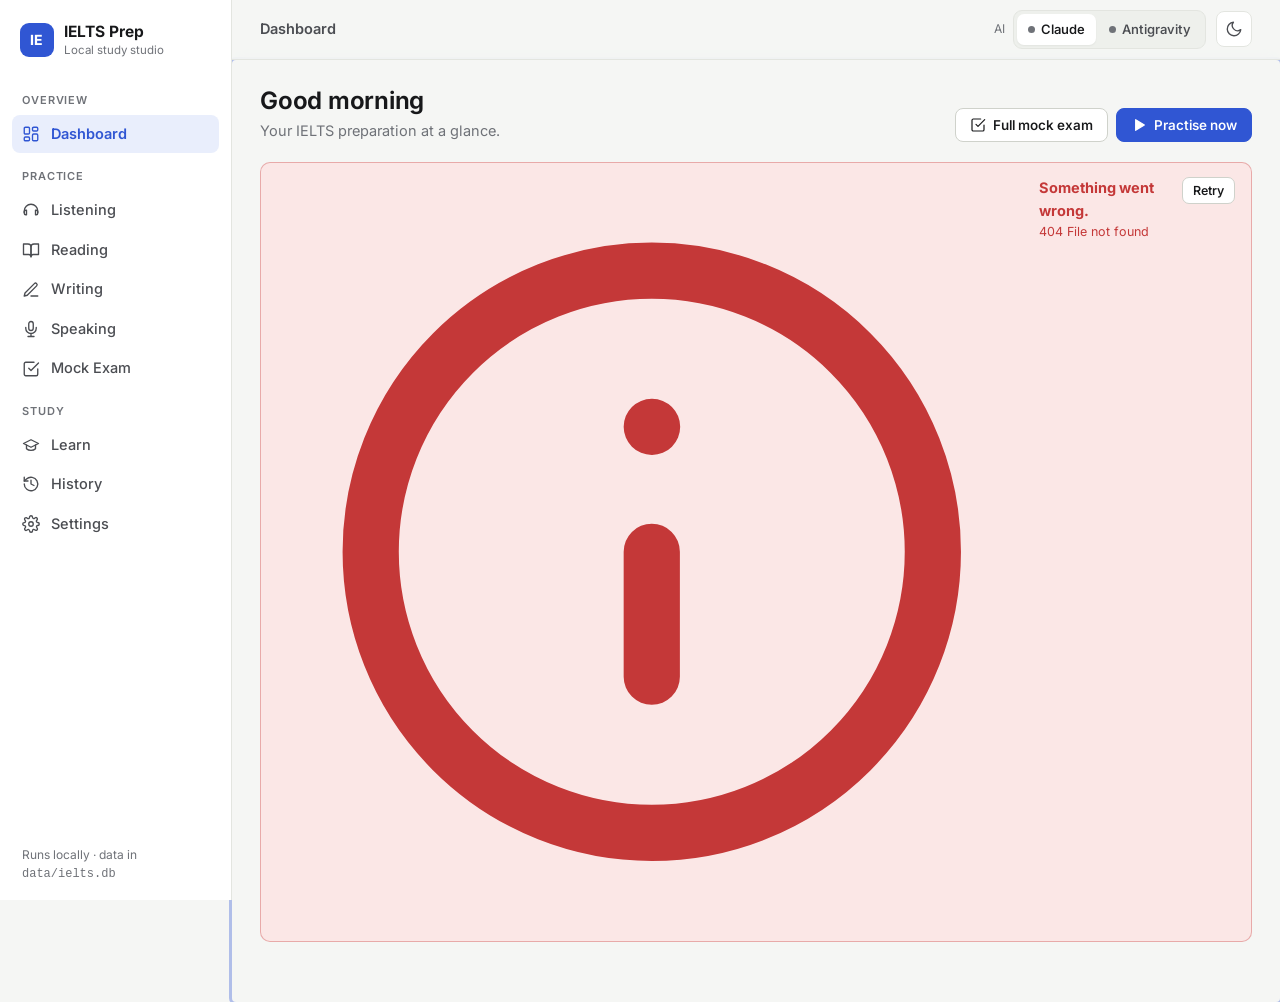
==== frontend/index.html @ 111b9de9 "IELTS Prep: local IELTS practice app Exam-style listening/reading player (Cambridge IELTS 1-21 via t" ====
<!doctype html>
<html lang="en">
<head>
  <meta charset="utf-8">
  <meta name="viewport" content="width=device-width, initial-scale=1">
  <title>IELTS Prep</title>
  <link rel="icon" href="data:image/svg+xml,%3Csvg xmlns='http://www.w3.org/2000/svg' viewBox='0 0 32 32'%3E%3Crect width='32' height='32' rx='8' fill='%233056d3'/%3E%3Ctext x='16' y='22' font-family='Arial' font-weight='700' font-size='15' fill='white' text-anchor='middle'%3EIE%3C/text%3E%3C/svg%3E">
  <script>
    // Apply theme before first paint to avoid a flash.
    (function () {
      try {
        var t = localStorage.getItem('ielts.theme');
        if (t === 'dark' || t === 'light') document.documentElement.setAttribute('data-theme', t);
      } catch (e) {}
    })();
  </script>
  <link rel="stylesheet" href="css/app.css">
  <link rel="stylesheet" href="css/player.css">
  <script src="vendor/chart.umd.min.js" defer></script>
  <script type="module" src="js/app.js"></script>
</head>
<body>
  <a class="skip-link" href="#main">Skip to content</a>
  <div class="app" id="app">
    <aside class="sidebar" id="sidebar" aria-label="Main navigation"></aside>
    <div class="main-col">
      <header class="topbar" id="topbar"></header>
      <main id="main" class="page" tabindex="-1">
        <div class="loading-block"><span class="spinner"></span> Loading…</div>
      </main>
    </div>
  </div>
  <div id="fullscreen-root"></div>
  <div id="toasts" class="toasts" aria-live="polite"></div>
</body>
</html>
---- frontend/css/app.css ----
/* ==========================================================================
   IELTS Prep — app shell, tokens and shared components
   ========================================================================== */

@font-face {
  font-family: "InterVar";
  src: url("../vendor/fonts/inter-latin-wght-normal.woff2") format("woff2");
  font-weight: 100 900;
  font-style: normal;
  font-display: swap;
}

:root {
  color-scheme: light;
  --font: "InterVar", system-ui, -apple-system, "Segoe UI", Roboto, "Helvetica Neue", Arial, sans-serif;
  --font-reading: Georgia, "Iowan Old Style", "Times New Roman", serif;
  --mono: ui-monospace, "Cascadia Code", Consolas, monospace;

  --bg: #f5f6f4;
  --surface: #ffffff;
  --surface-2: #f9faf8;
  --surface-3: #eef0ec;
  --border: #e3e5e0;
  --border-strong: #cfd2cb;
  --text: #17181a;
  --text-2: #4b4d52;
  --text-3: #6f7278;
  --accent: #3056d3;
  --accent-hover: #2546b8;
  --accent-soft: #e9eefc;
  --accent-ink: #ffffff;
  --good: #1a7f4b;
  --good-soft: #e3f4ea;
  --bad: #c43838;
  --bad-soft: #fbe7e6;
  --warn: #9a6400;
  --warn-soft: #fdf1d8;
  --flag: #d97706;
  --hl: #fff2a8;
  --hl-ink: #17181a;

  --series-1: #2a78d6; /* listening */
  --series-2: #eb6834; /* reading */
  --series-3: #1baf7a; /* writing */
  --series-4: #eda100; /* speaking */

  --radius-sm: 6px;
  --radius: 10px;
  --radius-lg: 14px;
  --shadow-sm: 0 1px 2px rgba(20, 22, 26, .05);
  --shadow: 0 1px 2px rgba(20, 22, 26, .04), 0 4px 14px rgba(20, 22, 26, .06);
  --shadow-lg: 0 12px 40px rgba(20, 22, 26, .18);
  --sidebar-w: 232px;
  --topbar-h: 60px;
  --focus: 0 0 0 3px rgba(48, 86, 211, .35);
}

@media (prefers-color-scheme: dark) {
  :root:not([data-theme="light"]) {
    color-scheme: dark;
    --bg: #121315;
    --surface: #1a1b1e;
    --surface-2: #1f2024;
    --surface-3: #26282c;
    --border: #2c2e33;
    --border-strong: #3a3d43;
    --text: #ecedef;
    --text-2: #b9bcc2;
    --text-3: #8d9097;
    --accent: #6d8cf0;
    --accent-hover: #87a1f5;
    --accent-soft: #232b45;
    --accent-ink: #0d1020;
    --good: #4cc185;
    --good-soft: #17301f;
    --bad: #f07a7a;
    --bad-soft: #3a1c1c;
    --warn: #e4b155;
    --warn-soft: #362a12;
    --flag: #f2a33a;
    --hl: #6b5a12;
    --hl-ink: #fff8d6;
    --series-1: #3987e5;
    --series-2: #d95926;
    --series-3: #199e70;
    --series-4: #c98500;
    --shadow-sm: 0 1px 2px rgba(0, 0, 0, .3);
    --shadow: 0 1px 2px rgba(0, 0, 0, .3), 0 4px 14px rgba(0, 0, 0, .25);
    --shadow-lg: 0 12px 40px rgba(0, 0, 0, .5);
    --focus: 0 0 0 3px rgba(109, 140, 240, .45);
  }
}
:root[data-theme="dark"] {
  color-scheme: dark;
  --bg: #121315;
  --surface: #1a1b1e;
  --surface-2: #1f2024;
  --surface-3: #26282c;
  --border: #2c2e33;
  --border-strong: #3a3d43;
  --text: #ecedef;
  --text-2: #b9bcc2;
  --text-3: #8d9097;
  --accent: #6d8cf0;
  --accent-hover: #87a1f5;
  --accent-soft: #232b45;
  --accent-ink: #0d1020;
  --good: #4cc185;
  --good-soft: #17301f;
  --bad: #f07a7a;
  --bad-soft: #3a1c1c;
  --warn: #e4b155;
  --warn-soft: #362a12;
  --flag: #f2a33a;
  --hl: #6b5a12;
  --hl-ink: #fff8d6;
  --series-1: #3987e5;
  --series-2: #d95926;
  --series-3: #199e70;
  --series-4: #c98500;
  --shadow-sm: 0 1px 2px rgba(0, 0, 0, .3);
  --shadow: 0 1px 2px rgba(0, 0, 0, .3), 0 4px 14px rgba(0, 0, 0, .25);
  --shadow-lg: 0 12px 40px rgba(0, 0, 0, .5);
  --focus: 0 0 0 3px rgba(109, 140, 240, .45);
}

* { box-sizing: border-box; }
html, body { margin: 0; height: 100%; }
body {
  font-family: var(--font);
  font-size: 14.5px;
  line-height: 1.55;
  color: var(--text);
  background: var(--bg);
  -webkit-font-smoothing: antialiased;
  font-feature-settings: "cv11", "ss01";
}
a { color: var(--accent); text-decoration: none; }
a:hover { text-decoration: underline; }
h1, h2, h3, h4 { line-height: 1.25; margin: 0 0 .5em; letter-spacing: -.01em; }
h1 { font-size: 24px; font-weight: 650; }
h2 { font-size: 18px; font-weight: 620; }
h3 { font-size: 15.5px; font-weight: 620; }
p { margin: 0 0 .8em; }
img { max-width: 100%; }
button, input, select, textarea { font: inherit; color: inherit; }
:focus-visible { outline: none; box-shadow: var(--focus); border-radius: 4px; }
.skip-link { position: absolute; left: -999px; top: 8px; z-index: 1000; background: var(--surface); padding: 8px 12px; border-radius: 6px; }
.skip-link:focus { left: 8px; }
.sr-only { position: absolute; width: 1px; height: 1px; overflow: hidden; clip: rect(0 0 0 0); white-space: nowrap; }
.muted { color: var(--text-3); }
.small { font-size: 12.5px; }
.nowrap { white-space: nowrap; }
.mono { font-family: var(--mono); }
.hidden { display: none !important; }

/* ---------- App shell ---------- */
.app { display: flex; min-height: 100vh; }
body.player-open .app { display: none; }
.sidebar {
  width: var(--sidebar-w); flex: 0 0 var(--sidebar-w);
  background: var(--surface); border-right: 1px solid var(--border);
  position: sticky; top: 0; height: 100vh; overflow-y: auto;
  display: flex; flex-direction: column; padding: 16px 12px;
}
.brand { display: flex; align-items: center; gap: 10px; padding: 4px 8px 18px; color: var(--text); }
.brand:hover { text-decoration: none; }
.brand-mark {
  width: 34px; height: 34px; border-radius: 9px; background: var(--accent); color: var(--accent-ink);
  display: grid; place-items: center; font-weight: 750; font-size: 14px; letter-spacing: .02em;
}
.brand-name { font-weight: 680; font-size: 15.5px; }
.brand-sub { font-size: 11.5px; color: var(--text-3); margin-top: -2px; }
.nav-section { font-size: 11px; text-transform: uppercase; letter-spacing: .08em; color: var(--text-3); padding: 14px 10px 6px; font-weight: 600; }
.nav a {
  display: flex; align-items: center; gap: 11px; padding: 8px 10px; border-radius: 8px;
  color: var(--text-2); font-weight: 500; margin-bottom: 1px;
}
.nav a:hover { background: var(--surface-3); color: var(--text); text-decoration: none; }
.nav a.active { background: var(--accent-soft); color: var(--accent); font-weight: 600; }
.nav a svg { width: 18px; height: 18px; flex: 0 0 18px; }
.sidebar-foot { margin-top: auto; padding: 12px 10px 0; font-size: 12px; color: var(--text-3); }

.main-col { flex: 1; min-width: 0; display: flex; flex-direction: column; }
.topbar {
  height: var(--topbar-h); display: flex; align-items: center; gap: 14px; padding: 0 28px;
  border-bottom: 1px solid var(--border); background: color-mix(in srgb, var(--bg) 88%, transparent);
  backdrop-filter: blur(8px); position: sticky; top: 0; z-index: 20;
}
.topbar .crumb { font-weight: 600; color: var(--text-2); flex: 1; min-width: 0; white-space: nowrap; overflow: hidden; text-overflow: ellipsis; }
.topbar-right { display: flex; align-items: center; gap: 10px; }
.page { padding: 26px 28px 60px; max-width: 1280px; width: 100%; margin: 0 auto; outline: none; }
.page-head { display: flex; align-items: flex-end; justify-content: space-between; gap: 16px; margin-bottom: 20px; flex-wrap: wrap; }
.page-head h1 { margin: 0; }
.page-head p { margin: 4px 0 0; color: var(--text-3); }
.page-actions { display: flex; gap: 8px; flex-wrap: wrap; }

/* ---------- Provider switch ---------- */
.provider-switch { display: inline-flex; background: var(--surface-3); border-radius: 9px; padding: 3px; gap: 2px; border: 1px solid var(--border); }
.provider-switch button {
  border: 0; background: transparent; padding: 5px 11px; border-radius: 7px; cursor: pointer;
  font-size: 13px; font-weight: 550; color: var(--text-2); display: inline-flex; align-items: center; gap: 6px;
}
.provider-switch button[aria-pressed="true"] { background: var(--surface); color: var(--text); box-shadow: var(--shadow-sm); }
.provider-switch .dot { width: 7px; height: 7px; border-radius: 50%; background: var(--text-3); }
.provider-switch .dot.on { background: var(--good); }
.provider-switch .dot.off { background: var(--bad); }
.provider-label { font-size: 12px; color: var(--text-3); }

/* ---------- Buttons ---------- */
.btn {
  display: inline-flex; align-items: center; justify-content: center; gap: 7px;
  padding: 8px 14px; border-radius: 8px; border: 1px solid var(--border-strong);
  background: var(--surface); color: var(--text); font-weight: 560; font-size: 13.5px; cursor: pointer;
  line-height: 1.2; white-space: nowrap; transition: background .12s, border-color .12s, color .12s;
}
.btn:hover { background: var(--surface-3); text-decoration: none; }
.btn:disabled, .btn[aria-disabled="true"] { opacity: .55; cursor: not-allowed; }
.btn.primary { background: var(--accent); border-color: var(--accent); color: var(--accent-ink); }
.btn.primary:hover { background: var(--accent-hover); border-color: var(--accent-hover); }
.btn.ghost { border-color: transparent; background: transparent; }
.btn.ghost:hover { background: var(--surface-3); }
.btn.danger { color: var(--bad); }
.btn.sm { padding: 5px 10px; font-size: 12.5px; border-radius: 7px; }
.btn.lg { padding: 11px 18px; font-size: 14.5px; }
.btn svg { width: 16px; height: 16px; }
.icon-btn {
  width: 36px; height: 36px; display: inline-grid; place-items: center; border-radius: 8px;
  border: 1px solid var(--border); background: var(--surface); cursor: pointer; color: var(--text-2);
}
.icon-btn:hover { background: var(--surface-3); color: var(--text); }
.icon-btn svg { width: 18px; height: 18px; }

/* ---------- Cards ---------- */
.card { background: var(--surface); border: 1px solid var(--border); border-radius: var(--radius-lg); box-shadow: var(--shadow-sm); }
.card-pad { padding: 18px 20px; }
.card-head { display: flex; align-items: center; justify-content: space-between; gap: 10px; padding: 16px 20px 0; }
.card-head h2, .card-head h3 { margin: 0; }
.card-body { padding: 14px 20px 18px; }
.grid { display: grid; gap: 16px; }
.grid-2 { grid-template-columns: repeat(2, minmax(0, 1fr)); }
.grid-3 { grid-template-columns: repeat(3, minmax(0, 1fr)); }
.grid-4 { grid-template-columns: repeat(4, minmax(0, 1fr)); }
.grid-5 { grid-template-columns: repeat(5, minmax(0, 1fr)); }
.span-2 { grid-column: span 2; }
.stack > * + * { margin-top: 16px; }
.row { display: flex; align-items: center; gap: 10px; flex-wrap: wrap; }
.row.between { justify-content: space-between; }
.spacer { flex: 1; }
@media (max-width: 1100px) {
  .grid-4, .grid-5 { grid-template-columns: repeat(2, minmax(0, 1fr)); }
  .grid-3 { grid-template-columns: repeat(2, minmax(0, 1fr)); }
}
@media (max-width: 760px) {
  .grid-2, .grid-3, .grid-4, .grid-5 { grid-template-columns: minmax(0, 1fr); }
  .span-2 { grid-column: auto; }
}

/* ---------- Stat tiles ---------- */
.stat { padding: 16px 18px; }
.stat-label { font-size: 12.5px; color: var(--text-3); font-weight: 550; display: flex; align-items: center; gap: 7px; }
.stat-label svg { width: 15px; height: 15px; flex: 0 0 15px; }
.stat-value { font-size: 30px; font-weight: 680; letter-spacing: -.02em; margin-top: 4px; line-height: 1.1; font-variant-numeric: tabular-nums; }
.stat-sub { font-size: 12.5px; color: var(--text-3); margin-top: 4px; }
.stat.hero { background: linear-gradient(135deg, var(--accent) 0%, color-mix(in srgb, var(--accent) 70%, #7a4fd8) 100%); color: #fff; border: 0; }
.stat.hero .stat-label, .stat.hero .stat-sub { color: rgba(255,255,255,.82); }
.swatch { width: 10px; height: 10px; border-radius: 3px; display: inline-block; flex: 0 0 10px; }

/* ---------- Badges / chips ---------- */
.badge {
  display: inline-flex; align-items: center; gap: 4px; padding: 2px 8px; border-radius: 999px;
  font-size: 11.5px; font-weight: 600; background: var(--surface-3); color: var(--text-2); white-space: nowrap;
}
.badge.accent { background: var(--accent-soft); color: var(--accent); }
.badge.good { background: var(--good-soft); color: var(--good); }
.badge.bad { background: var(--bad-soft); color: var(--bad); }
.badge.warn { background: var(--warn-soft); color: var(--warn); }
.band-pill {
  display: inline-flex; align-items: center; justify-content: center; min-width: 38px; padding: 3px 8px;
  border-radius: 8px; font-weight: 700; font-size: 13px; background: var(--accent-soft); color: var(--accent);
  font-variant-numeric: tabular-nums;
}
.band-pill.none { background: var(--surface-3); color: var(--text-3); font-weight: 500; }
.chips { display: flex; flex-wrap: wrap; gap: 6px; }
.chip {
  border: 1px solid var(--border-strong); background: var(--surface); border-radius: 999px; padding: 5px 12px;
  font-size: 13px; cursor: pointer; color: var(--text-2); font-weight: 520;
}
.chip:hover { background: var(--surface-3); }
.chip[aria-pressed="true"] { background: var(--text); border-color: var(--text); color: var(--bg); }

/* ---------- Forms ---------- */
.input, .select, .textarea {
  border: 1px solid var(--border-strong); background: var(--surface); border-radius: 8px;
  padding: 8px 11px; min-height: 36px; width: 100%;
}
.input:focus, .select:focus, .textarea:focus { outline: none; border-color: var(--accent); box-shadow: var(--focus); }
.search { position: relative; }
.search svg { position: absolute; left: 10px; top: 50%; transform: translateY(-50%); width: 16px; height: 16px; color: var(--text-3); pointer-events: none; }
.search .input { padding-left: 34px; }
.field { display: flex; flex-direction: column; gap: 5px; }
.field label { font-size: 12.5px; color: var(--text-2); font-weight: 560; }
.toolbar { display: flex; align-items: center; gap: 10px; flex-wrap: wrap; margin-bottom: 18px; }
.toolbar .search { flex: 1 1 260px; max-width: 420px; }
.toolbar .select { width: auto; }
.switch { display: inline-flex; align-items: center; gap: 8px; cursor: pointer; user-select: none; }
.switch input { width: 34px; height: 20px; appearance: none; background: var(--border-strong); border-radius: 999px; position: relative; cursor: pointer; transition: background .15s; margin: 0; }
.switch input::after { content: ""; position: absolute; width: 16px; height: 16px; top: 2px; left: 2px; border-radius: 50%; background: #fff; transition: left .15s; box-shadow: 0 1px 2px rgba(0,0,0,.2); }
.switch input:checked { background: var(--accent); }
.switch input:checked::after { left: 16px; }

/* ---------- Tables ---------- */
.table-wrap { overflow-x: auto; }
table.table { width: 100%; border-collapse: collapse; font-size: 13.5px; }
.table th { text-align: left; font-weight: 600; color: var(--text-3); font-size: 12px; text-transform: uppercase; letter-spacing: .05em; padding: 10px 14px; border-bottom: 1px solid var(--border); white-space: nowrap; }
.table td { padding: 11px 14px; border-bottom: 1px solid var(--border); vertical-align: middle; }
.table tr:last-child td { border-bottom: 0; }
.table tbody tr:hover { background: var(--surface-2); }
.table .num { text-align: right; font-variant-numeric: tabular-nums; }

/* ---------- States ---------- */
.loading-block { display: flex; align-items: center; justify-content: center; gap: 10px; color: var(--text-3); padding: 48px 16px; }
.spinner { width: 18px; height: 18px; border-radius: 50%; border: 2.5px solid var(--border-strong); border-top-color: var(--accent); animation: spin .8s linear infinite; display: inline-block; flex: 0 0 auto; }
@keyframes spin { to { transform: rotate(360deg); } }
.empty { text-align: center; padding: 44px 20px; color: var(--text-3); }
.empty svg { width: 40px; height: 40px; color: var(--border-strong); margin-bottom: 8px; }
.empty h3 { color: var(--text-2); margin-bottom: 4px; }
.error-box { border: 1px solid color-mix(in srgb, var(--bad) 35%, transparent); background: var(--bad-soft); color: var(--bad); border-radius: var(--radius); padding: 14px 16px; display: flex; gap: 12px; align-items: flex-start; }
.error-box .btn { margin-left: auto; }
.skeleton { background: linear-gradient(90deg, var(--surface-3), var(--surface-2), var(--surface-3)); background-size: 200% 100%; animation: shimmer 1.3s infinite; border-radius: 8px; }
@keyframes shimmer { to { background-position: -200% 0; } }

/* ---------- Toasts / modal ---------- */
.toasts { position: fixed; right: 18px; bottom: 18px; display: flex; flex-direction: column; gap: 8px; z-index: 2000; }
.toast { background: var(--text); color: var(--bg); padding: 10px 14px; border-radius: 9px; box-shadow: var(--shadow-lg); font-size: 13.5px; max-width: 380px; animation: toastIn .18s ease-out; }
.toast.error { background: var(--bad); color: #fff; }
.toast.good { background: var(--good); color: #fff; }
@keyframes toastIn { from { transform: translateY(8px); opacity: 0; } }
.modal-backdrop { position: fixed; inset: 0; background: rgba(10, 12, 16, .45); display: grid; place-items: center; z-index: 1500; padding: 20px; animation: fadeIn .12s; }
@keyframes fadeIn { from { opacity: 0; } }
.modal { background: var(--surface); border-radius: var(--radius-lg); box-shadow: var(--shadow-lg); width: min(480px, 100%); max-height: 90vh; overflow: auto; border: 1px solid var(--border); }
.modal.wide { width: min(760px, 100%); }
.modal-head { padding: 18px 22px 6px; }
.modal-head h2 { margin: 0; }
.modal-body { padding: 8px 22px 16px; color: var(--text-2); }
.modal-foot { padding: 12px 22px 18px; display: flex; justify-content: flex-end; gap: 8px; }

/* ---------- Library ---------- */
.series-block { margin-bottom: 28px; }
.series-head { display: flex; align-items: baseline; gap: 10px; margin-bottom: 10px; }
.series-head h2 { margin: 0; font-size: 16px; }
.test-grid { display: grid; grid-template-columns: repeat(auto-fill, minmax(210px, 1fr)); gap: 12px; }
.test-card { padding: 14px 16px; display: flex; flex-direction: column; gap: 10px; transition: border-color .12s, box-shadow .12s; }
.test-card:hover { border-color: var(--border-strong); box-shadow: var(--shadow); }
.test-card .t-title { font-weight: 620; font-size: 14.5px; }
.test-card .t-meta { display: flex; gap: 12px; font-size: 12.5px; color: var(--text-3); }
.test-card .t-bands { display: flex; gap: 14px; }
.test-card .t-band { display: flex; flex-direction: column; gap: 2px; font-size: 11.5px; color: var(--text-3); }
.test-card .t-actions { display: flex; gap: 6px; margin-top: auto; }
.test-card .t-actions .btn { flex: 1; }
.test-card.done { border-left: 3px solid var(--good); }

/* ---------- Dashboard ---------- */
.chart-box { position: relative; height: 270px; }
.qtype-row { display: grid; grid-template-columns: minmax(130px, 1.2fr) 2fr 56px auto; align-items: center; gap: 12px; padding: 7px 0; border-bottom: 1px solid var(--border); font-size: 13.5px; }
.qtype-row:last-child { border-bottom: 0; }
.bar-track { height: 8px; border-radius: 4px; background: var(--surface-3); overflow: hidden; }
.bar-fill { height: 100%; border-radius: 4px; background: var(--accent); }
.bar-fill.low { background: var(--bad); }
.bar-fill.mid { background: var(--flag); }
.bar-fill.high { background: var(--good); }
.activity { list-style: none; margin: 0; padding: 0; }
.activity li { display: flex; align-items: center; gap: 12px; padding: 10px 0; border-bottom: 1px solid var(--border); }
.activity li:last-child { border-bottom: 0; }
.activity .a-icon { width: 32px; height: 32px; border-radius: 8px; display: grid; place-items: center; background: var(--surface-3); color: var(--text-2); flex: 0 0 32px; }
.activity .a-icon svg { width: 16px; height: 16px; }
.activity .a-main { flex: 1; min-width: 0; }
.activity .a-title { font-weight: 560; white-space: nowrap; overflow: hidden; text-overflow: ellipsis; }
.quick { display: grid; grid-template-columns: repeat(4, 1fr); gap: 10px; }
.quick a { display: flex; flex-direction: column; gap: 6px; padding: 14px; border-radius: var(--radius); border: 1px solid var(--border); background: var(--surface-2); color: var(--text); }
.quick a:hover { border-color: var(--accent); text-decoration: none; background: var(--accent-soft); }
.quick a svg { width: 20px; height: 20px; color: var(--accent); }
.quick a span { font-size: 12px; color: var(--text-3); }
@media (max-width: 1100px) { .quick { grid-template-columns: repeat(2, 1fr); } }
.streak-flame { font-size: 26px; }

/* ---------- Markdown ---------- */
.md { line-height: 1.65; overflow-wrap: break-word; }
.md h1 { font-size: 22px; margin-top: .4em; }
.md h2 { font-size: 18px; margin-top: 1.3em; padding-bottom: 4px; border-bottom: 1px solid var(--border); }
.md h3 { font-size: 15.5px; margin-top: 1.1em; }
.md ul, .md ol { padding-left: 1.4em; margin: 0 0 .9em; }
.md li { margin: .2em 0; }
.md code { font-family: var(--mono); font-size: .9em; background: var(--surface-3); padding: 1px 5px; border-radius: 4px; }
.md pre { background: var(--surface-3); padding: 12px 14px; border-radius: 8px; overflow: auto; }
.md pre code { background: none; padding: 0; }
.md blockquote { margin: 0 0 1em; padding: 6px 14px; border-left: 3px solid var(--accent); background: var(--surface-2); color: var(--text-2); border-radius: 0 6px 6px 0; }
.md table { border-collapse: collapse; margin: 0 0 1em; font-size: 13.5px; display: block; overflow-x: auto; }
.md th, .md td { border: 1px solid var(--border); padding: 6px 10px; text-align: left; }
.md th { background: var(--surface-2); }
.md img { border-radius: 8px; border: 1px solid var(--border); }
.md hr { border: 0; border-top: 1px solid var(--border); margin: 1.4em 0; }

/* ---------- AI analysis panel ---------- */
.ai-panel { overflow: hidden; }
.ai-panel .ai-head { display: flex; align-items: center; gap: 12px; padding: 16px 20px; border-bottom: 1px solid var(--border); background: linear-gradient(180deg, var(--accent-soft), transparent); }
.ai-panel .ai-head .ai-icon { width: 36px; height: 36px; border-radius: 10px; background: var(--accent); color: var(--accent-ink); display: grid; place-items: center; }
.ai-panel .ai-head .ai-icon svg { width: 19px; height: 19px; }
.ai-panel .ai-head h2 { margin: 0; font-size: 16px; }
.ai-panel .ai-head p { margin: 0; font-size: 12.5px; color: var(--text-3); }
.ai-body { padding: 18px 20px; }
.ai-progress { display: flex; flex-direction: column; align-items: center; gap: 12px; padding: 26px 12px; text-align: center; }
.ai-progress .pulse { width: 54px; height: 54px; border-radius: 50%; background: var(--accent-soft); display: grid; place-items: center; position: relative; }
.ai-progress .pulse::before { content: ""; position: absolute; inset: 0; border-radius: 50%; border: 2px solid var(--accent); animation: ripple 1.6s ease-out infinite; }
.ai-progress .pulse svg { width: 24px; height: 24px; color: var(--accent); }
@keyframes ripple { from { transform: scale(.8); opacity: 1; } to { transform: scale(1.5); opacity: 0; } }
.ai-steps { display: flex; gap: 6px; font-size: 12px; color: var(--text-3); }
.ai-steps span.on { color: var(--accent); font-weight: 600; }
.ai-highlights { display: grid; grid-template-columns: auto 1fr; gap: 16px; margin-bottom: 18px; align-items: start; }
.ai-band { width: 92px; height: 92px; border-radius: 16px; background: var(--accent); color: var(--accent-ink); display: flex; flex-direction: column; align-items: center; justify-content: center; }
.ai-band b { font-size: 32px; line-height: 1; }
.ai-band span { font-size: 11px; opacity: .85; margin-top: 4px; text-transform: uppercase; letter-spacing: .06em; }
.criteria { display: grid; grid-template-columns: repeat(auto-fill, minmax(150px, 1fr)); gap: 8px; }
.criterion { border: 1px solid var(--border); border-radius: 10px; padding: 8px 12px; background: var(--surface-2); }
.criterion .c-name { font-size: 11.5px; color: var(--text-3); font-weight: 600; text-transform: uppercase; letter-spacing: .04em; }
.criterion .c-val { font-size: 20px; font-weight: 700; }
.criterion .c-note { font-size: 12px; color: var(--text-2); }
.mistakes { list-style: none; padding: 0; margin: 0 0 16px; display: flex; flex-direction: column; gap: 8px; }
.mistakes li { border: 1px solid var(--border); border-left: 3px solid var(--bad); border-radius: 8px; padding: 9px 12px; background: var(--surface-2); font-size: 13.5px; }
.mistakes li .m-fix { color: var(--good); }
.mistakes li .m-orig { color: var(--bad); text-decoration: line-through; text-decoration-thickness: 1px; }
.tips { margin: 0 0 16px; padding-left: 1.2em; }
.ai-history { border-top: 1px solid var(--border); padding: 12px 20px 16px; background: var(--surface-2); }
.ai-history-list { display: flex; flex-wrap: wrap; gap: 6px; margin-top: 8px; }
.ai-history-list button { border: 1px solid var(--border); background: var(--surface); border-radius: 8px; padding: 5px 10px; font-size: 12px; cursor: pointer; display: inline-flex; gap: 6px; align-items: center; }
.ai-history-list button[aria-current="true"] { border-color: var(--accent); box-shadow: var(--focus); }
.prov-badge { font-size: 10.5px; font-weight: 700; padding: 1px 6px; border-radius: 5px; text-transform: uppercase; letter-spacing: .04em; }
.prov-badge.claude { background: #f6e6dc; color: #9a4a1c; }
.prov-badge.antigravity { background: #e2ecfb; color: #2457a6; }
:root[data-theme="dark"] .prov-badge.claude { background: #3b2618; color: #f0a77a; }
:root[data-theme="dark"] .prov-badge.antigravity { background: #172a46; color: #8db6f2; }
@media (prefers-color-scheme: dark) {
  :root:not([data-theme="light"]) .prov-badge.claude { background: #3b2618; color: #f0a77a; }
  :root:not([data-theme="light"]) .prov-badge.antigravity { background: #172a46; color: #8db6f2; }
}

/* ---------- Tabs ---------- */
.tabs { display: flex; gap: 2px; box-shadow: inset 0 -1px 0 var(--border); margin-bottom: 18px; overflow-x: auto; overflow-y: hidden; scrollbar-width: none; }
.tabs button, .tabs a { border: 0; background: none; padding: 10px 14px; cursor: pointer; color: var(--text-3); font-weight: 560; border-bottom: 2px solid transparent; white-space: nowrap; font-size: 14px; }
.tabs button:hover, .tabs a:hover { color: var(--text); text-decoration: none; }
.tabs [aria-selected="true"] { color: var(--accent); border-bottom-color: var(--accent); }

/* ---------- Writing ---------- */
.prompt-list { display: flex; flex-direction: column; gap: 10px; }
.prompt-item { padding: 14px 18px; display: grid; grid-template-columns: 1fr auto; gap: 14px; align-items: center; }
.prompt-item .p-text { display: -webkit-box; -webkit-line-clamp: 3; -webkit-box-orient: vertical; overflow: hidden; color: var(--text); }
.prompt-item .p-meta { display: flex; gap: 6px; flex-wrap: wrap; margin-bottom: 6px; }
.writer { display: grid; grid-template-columns: minmax(0, 1fr) minmax(0, 1.25fr); gap: 0; height: calc(100vh - 56px); }
.writer-left { overflow-y: auto; padding: 22px 26px; border-right: 1px solid var(--border); background: var(--surface-2); }
.writer-left .prompt-text { font-size: 15px; line-height: 1.7; white-space: pre-wrap; }
.writer-left img { border: 1px solid var(--border); border-radius: 8px; background: #fff; margin-top: 12px; }
.writer-right { display: flex; flex-direction: column; min-height: 0; background: var(--surface); }
.writer-right textarea { flex: 1; border: 0; resize: none; padding: 22px 26px; font-size: 15.5px; line-height: 1.75; background: transparent; outline: none; font-family: var(--font); }
.writer-foot { display: flex; align-items: center; gap: 12px; padding: 10px 18px; border-top: 1px solid var(--border); font-size: 13px; }
.wc-meter { display: flex; align-items: center; gap: 8px; }
.wc-meter .bar-track { width: 140px; }
.essay-text { white-space: pre-wrap; font-size: 15px; line-height: 1.75; }

/* ---------- Speaking ---------- */
.cue-card { border-radius: var(--radius-lg); padding: 26px 30px; background: var(--surface); border: 1px solid var(--border); box-shadow: var(--shadow); position: relative; }
.cue-card .cue-part { font-size: 12px; font-weight: 700; text-transform: uppercase; letter-spacing: .08em; color: var(--accent); }
.cue-card .cue-q { font-size: 22px; font-weight: 620; line-height: 1.35; margin: 8px 0 12px; letter-spacing: -.01em; }
.cue-card ul { margin: 0; padding-left: 1.2em; color: var(--text-2); font-size: 15px; }
.cue-card .cue-topic { color: var(--text-3); font-size: 13px; }
.recorder { display: flex; flex-direction: column; align-items: center; gap: 14px; padding: 22px; }
.rec-btn { width: 76px; height: 76px; border-radius: 50%; border: 0; background: var(--bad); color: #fff; cursor: pointer; display: grid; place-items: center; box-shadow: 0 6px 18px color-mix(in srgb, var(--bad) 35%, transparent); transition: transform .1s; }
.rec-btn:hover { transform: scale(1.04); }
.rec-btn svg { width: 30px; height: 30px; }
.rec-btn.recording { animation: recPulse 1.4s infinite; }
@keyframes recPulse { 50% { box-shadow: 0 0 0 12px color-mix(in srgb, var(--bad) 18%, transparent); } }
.level { width: 260px; height: 36px; display: flex; align-items: center; gap: 3px; justify-content: center; }
.level i { width: 5px; border-radius: 3px; background: var(--accent); height: 4px; transition: height .08s; }
.big-timer { font-size: 40px; font-weight: 700; font-variant-numeric: tabular-nums; letter-spacing: -.02em; }
.live-transcript { min-height: 54px; width: 100%; border: 1px dashed var(--border-strong); border-radius: 10px; padding: 10px 14px; color: var(--text-2); font-size: 14px; background: var(--surface-2); }
.live-transcript .interim { color: var(--text-3); }
.response-item { padding: 16px 18px; }
.response-item audio { width: 100%; height: 36px; margin: 8px 0; }
.metrics { display: flex; flex-wrap: wrap; gap: 8px; }
.metric { background: var(--surface-3); border-radius: 8px; padding: 4px 10px; font-size: 12.5px; }
.metric b { font-variant-numeric: tabular-nums; }
.mode-card { padding: 18px; display: flex; flex-direction: column; gap: 8px; cursor: pointer; transition: border-color .12s; text-align: left; font: inherit; color: inherit; }
.mode-card:hover { border-color: var(--accent); }
.mode-card .m-icon { width: 38px; height: 38px; border-radius: 10px; background: var(--accent-soft); color: var(--accent); display: grid; place-items: center; }
.mode-card .m-icon svg { width: 20px; height: 20px; }
.mode-card b { font-size: 15px; }
.mode-card span { font-size: 13px; color: var(--text-3); }
.notes-box { width: 100%; min-height: 140px; }
.lowconf { background: var(--warn-soft); border-radius: 3px; }

/* ---------- Mock ---------- */
.stepper { display: flex; gap: 0; margin-bottom: 22px; }
.step { flex: 1; display: flex; align-items: center; gap: 10px; padding: 14px 16px; border: 1px solid var(--border); background: var(--surface); position: relative; }
.step:first-child { border-radius: var(--radius) 0 0 var(--radius); }
.step:last-child { border-radius: 0 var(--radius) var(--radius) 0; }
.step + .step { border-left: 0; }
.step .s-num { width: 28px; height: 28px; border-radius: 50%; display: grid; place-items: center; background: var(--surface-3); font-weight: 700; font-size: 13px; flex: 0 0 28px; }
.step.done .s-num { background: var(--good); color: #fff; }
.step.current { background: var(--accent-soft); }
.step.current .s-num { background: var(--accent); color: var(--accent-ink); }
.step .s-title { font-weight: 620; }
.step .s-sub { font-size: 12px; color: var(--text-3); }

/* ---------- Learn ---------- */
.kb-layout { display: grid; grid-template-columns: 280px minmax(0, 1fr); gap: 20px; align-items: start; }
.kb-nav { position: sticky; top: calc(var(--topbar-h) + 16px); max-height: calc(100vh - var(--topbar-h) - 40px); overflow-y: auto; padding: 10px; }
.kb-cat { font-size: 11.5px; text-transform: uppercase; letter-spacing: .06em; color: var(--text-3); font-weight: 650; padding: 12px 8px 4px; }
.kb-nav a { display: block; padding: 6px 8px; border-radius: 6px; color: var(--text-2); font-size: 13.5px; }
.kb-nav a:hover { background: var(--surface-3); text-decoration: none; }
.kb-nav a.active { background: var(--accent-soft); color: var(--accent); font-weight: 600; }
.kb-article { padding: 26px 34px; min-height: 300px; }
.kb-article .md { font-size: 15px; max-width: 760px; }
.flashcard-wrap { perspective: 1200px; max-width: 620px; margin: 0 auto; }
.flashcard { position: relative; min-height: 260px; cursor: pointer; transform-style: preserve-3d; transition: transform .45s; }
.flashcard.flipped { transform: rotateY(180deg); }
.flashcard .face { position: absolute; inset: 0; backface-visibility: hidden; border-radius: var(--radius-lg); background: var(--surface); border: 1px solid var(--border); box-shadow: var(--shadow); display: flex; flex-direction: column; align-items: center; justify-content: center; padding: 28px; text-align: center; }
.flashcard .back { transform: rotateY(180deg); }
.flashcard .term { font-size: 28px; font-weight: 680; letter-spacing: -.01em; }
.flashcard .meaning { font-size: 17px; margin-bottom: 12px; }
.flashcard .example { font-style: italic; color: var(--text-2); }
.grade-btns { display: grid; grid-template-columns: repeat(4, 1fr); gap: 8px; max-width: 620px; margin: 16px auto 0; }
.grade-btns .btn { flex-direction: column; gap: 2px; padding: 10px; }
.grade-btns .btn small { font-weight: 500; color: var(--text-3); font-size: 11px; }
.grade-btns .again { border-color: color-mix(in srgb, var(--bad) 45%, transparent); color: var(--bad); }
.grade-btns .good { border-color: color-mix(in srgb, var(--good) 45%, transparent); color: var(--good); }

@media (max-width: 900px) {
  :root { --sidebar-w: 64px; }
  .sidebar { padding: 14px 8px; }
  .brand-name, .brand-sub, .nav-section, .nav a span, .sidebar-foot { display: none; }
  .nav a { justify-content: center; }
  .kb-layout { grid-template-columns: minmax(0, 1fr); }
  .kb-nav { position: static; max-height: 300px; }
  .page { padding: 18px 16px 50px; }
  .topbar { padding: 0 16px; }
  .writer { grid-template-columns: minmax(0, 1fr); height: auto; }
  .provider-label { display: none; }
}
.m-icon svg { width: 20px; height: 20px; }
---- frontend/css/player.css ----
/* ==========================================================================
   Test player (computer-delivered IELTS style) + question rendering + review
   ========================================================================== */

.fs-page { min-height: 100vh; background: var(--bg); }
.player { height: 100vh; display: flex; flex-direction: column; background: var(--surface); --q-font: 15px; }
.player.fs-s { --q-font: 14px; }
.player.fs-l { --q-font: 17px; }

.pl-top {
  height: 56px; flex: 0 0 56px; display: flex; align-items: center; gap: 14px; padding: 0 16px;
  border-bottom: 1px solid var(--border); background: var(--surface);
}
.pl-top .pl-title { font-weight: 620; white-space: nowrap; overflow: hidden; text-overflow: ellipsis; min-width: 0; max-width: 34%; }
.pl-top .pl-title small { display: block; font-weight: 500; color: var(--text-3); font-size: 11.5px; }
.pl-tabs { display: flex; gap: 4px; flex: 1; justify-content: center; min-width: 0; overflow-x: auto; }
.pl-tabs button {
  border: 1px solid var(--border); background: var(--surface-2); color: var(--text-2); border-radius: 8px;
  padding: 6px 12px; font-size: 13px; font-weight: 560; cursor: pointer; white-space: nowrap;
}
.pl-tabs button:hover { background: var(--surface-3); }
.pl-tabs button[aria-selected="true"] { background: var(--accent); border-color: var(--accent); color: var(--accent-ink); }
.pl-tabs button .cnt { opacity: .75; font-weight: 500; margin-left: 4px; font-size: 12px; }
.timer {
  display: inline-flex; align-items: center; gap: 7px; font-variant-numeric: tabular-nums; font-weight: 680;
  font-size: 16px; padding: 6px 12px; border-radius: 8px; background: var(--surface-3); min-width: 100px; justify-content: center;
}
.timer svg { width: 16px; height: 16px; color: var(--text-3); }
.timer.warn { background: var(--warn-soft); color: var(--warn); }
.timer.danger { background: var(--bad-soft); color: var(--bad); animation: blink 1s steps(2) infinite; }
.timer.hidden-time .t-val { filter: blur(6px); }
@keyframes blink { 50% { opacity: .75; } }
.pl-actions { display: flex; gap: 6px; align-items: center; }

/* audio bar */
.audio-bar {
  display: flex; align-items: center; gap: 12px; padding: 8px 16px; border-bottom: 1px solid var(--border);
  background: var(--surface-2); flex: 0 0 auto;
}
.audio-bar .play { width: 38px; height: 38px; border-radius: 50%; border: 0; background: var(--accent); color: var(--accent-ink); display: grid; place-items: center; cursor: pointer; flex: 0 0 38px; }
.audio-bar .play svg { width: 16px; height: 16px; }
.audio-bar .play:disabled { opacity: .5; cursor: not-allowed; }
.audio-bar .a-time { font-variant-numeric: tabular-nums; font-size: 12.5px; color: var(--text-2); min-width: 88px; }
.audio-bar input[type=range] { accent-color: var(--accent); min-width: 80px; }
.audio-bar .a-label { font-size: 13px; font-weight: 600; white-space: nowrap; }
.audio-bar input.a-vol { width: 90px; flex: 0 0 90px; min-width: 0; }
.audio-bar input.a-seek { flex: 1; }
.audio-bar select { width: auto; min-height: 30px; padding: 3px 8px; }
.audio-bar .a-progress { flex: 1; height: 6px; border-radius: 3px; background: var(--surface-3); overflow: hidden; }
.audio-bar .a-progress i { display: block; height: 100%; background: var(--accent); width: 0; transition: width .3s linear; }
.audio-bar .a-msg { font-size: 12.5px; color: var(--text-3); }

.pl-body { flex: 1; min-height: 0; display: flex; position: relative; }
.split { display: flex; flex: 1; min-width: 0; min-height: 0; }
.pane { overflow-y: auto; min-height: 0; padding: 22px 28px 40px; }
.pane.passage { background: var(--surface); flex: 0 0 50%; }
.pane.questions { flex: 1; background: var(--surface-2); }
.pane.full { max-width: 980px; margin: 0 auto; background: transparent; }
.listening .pl-body { background: var(--surface-2); overflow-y: auto; }
.listening .pane.full { width: 100%; overflow: visible; }
.divider {
  flex: 0 0 10px; cursor: col-resize; background: var(--surface-3); border-left: 1px solid var(--border); border-right: 1px solid var(--border);
  display: grid; place-items: center; position: relative; touch-action: none;
}
.divider::after { content: ""; width: 3px; height: 34px; border-radius: 2px; background: var(--border-strong); }
.divider:hover, .divider.drag, .divider:focus-visible { background: var(--accent-soft); }
.part-banner { background: var(--surface-3); border-radius: 8px; padding: 10px 14px; margin-bottom: 18px; font-size: 13.5px; color: var(--text-2); }
.part-banner b { color: var(--text); }

/* passage */
.passage-body { font-family: var(--font-reading); font-size: calc(var(--q-font) + 1px); line-height: 1.75; max-width: 760px; }
.passage-body h1, .passage-body h2, .passage-body h3 { font-family: var(--font); }
.passage-title { font-family: var(--font); font-size: 19px; font-weight: 680; margin-bottom: 14px; }
.passage-body p { margin: 0 0 1em; }
.passage-body img { max-width: 100%; }
mark.hl { background: var(--hl); color: var(--hl-ink); border-radius: 2px; padding: 0 1px; cursor: pointer; }
.hl-pop {
  position: fixed; z-index: 900; display: flex; gap: 4px; padding: 4px; background: var(--text); border-radius: 9px; box-shadow: var(--shadow-lg);
}
.hl-pop button { border: 0; background: transparent; color: var(--bg); padding: 6px 10px; border-radius: 6px; cursor: pointer; font-size: 12.5px; font-weight: 600; display: inline-flex; gap: 6px; align-items: center; }
.hl-pop button:hover { background: rgba(255,255,255,.14); }
.hl-pop svg { width: 15px; height: 15px; }

/* questions */
.q-group { margin-bottom: 30px; font-size: var(--q-font); }
.q-range { font-size: calc(var(--q-font) + 1px); font-weight: 700; margin-bottom: 6px; }
.q-instr { color: var(--text-2); margin-bottom: 12px; }
.q-instr p { margin: 0 0 .4em; }
.q-image { margin: 8px 0 16px; }
.q-image img { border: 1px solid var(--border); border-radius: 8px; background: #fff; max-height: 520px; }
.q-content { background: var(--surface); border: 1px solid var(--border); border-radius: 10px; padding: 16px 20px; line-height: 2.1; overflow-x: auto; }
.q-content p { margin: 0 0 .35em; }
.q-content h3, .q-content h4, .q-content h5 { margin: .6em 0 .3em; line-height: 1.4; }
.q-content ul, .q-content ol { margin: 0 0 .4em; padding-left: 1.3em; }
.q-content table { border-collapse: collapse; width: 100%; line-height: 1.6; }
.q-content td, .q-content th { border: 1px solid var(--border-strong); padding: 6px 9px; vertical-align: top; text-align: left; }
.q-content th { background: var(--surface-3); }
.q-content.plain { background: none; border: 0; padding: 0 0 10px; line-height: 1.6; }
.q-list { display: flex; flex-direction: column; gap: 10px; }
.q-item { background: var(--surface); border: 1px solid var(--border); border-radius: 10px; padding: 12px 14px; scroll-margin: 80px; }
.q-item.q-row { display: grid; grid-template-columns: auto 1fr auto; gap: 12px; align-items: center; }
.q-item.q-row .gap { flex-wrap: nowrap; }
.q-item.current, .gap.current { box-shadow: 0 0 0 2px var(--accent); }
.q-item.multi .anchor { display: block; height: 0; }
.q-prompt { display: flex; gap: 10px; align-items: flex-start; }
.q-prompt.inline-gaps { display: block; line-height: 2.1; }
.q-text { flex: 1; min-width: 0; }
.q-text p { margin: 0; }
.qnum {
  display: inline-grid; place-items: center; min-width: 26px; height: 24px; padding: 0 6px; border-radius: 6px;
  background: var(--text); color: var(--bg); font-size: 12px; font-weight: 700; font-family: var(--font); flex: 0 0 auto;
}
.qnum.wide { min-width: 52px; }
.gap { display: inline-flex; align-items: center; gap: 4px; vertical-align: middle; scroll-margin: 90px; border-radius: 7px; }
.gap.inline .qnum { min-width: 22px; height: 20px; font-size: 11px; }
.gap-input, .gap-select {
  border: 1.5px solid var(--border-strong); border-radius: 6px; padding: 3px 8px; background: var(--surface);
  min-height: 30px; font-size: calc(var(--q-font) - .5px); line-height: 1.3; font-family: var(--font);
}
.gap-input { width: 12ch; }
.gap-input::placeholder { color: transparent; }
.gap-input:focus, .gap-select:focus { outline: none; border-color: var(--accent); box-shadow: var(--focus); }
.gap-select { max-width: 360px; cursor: pointer; }
.gap.inline .gap-select { max-width: 120px; }
.gap-input:disabled, .gap-select:disabled { opacity: 1; color: var(--text); cursor: default; }
.gap.is-ok .gap-input, .gap.is-ok .gap-select { border-color: var(--good); background: var(--good-soft); }
.gap.is-bad .gap-input, .gap.is-bad .gap-select { border-color: var(--bad); background: var(--bad-soft); }
.choices { display: flex; flex-direction: column; gap: 6px; margin-top: 10px; padding-left: 36px; }
.choice {
  display: flex; align-items: flex-start; gap: 10px; padding: 7px 10px; border: 1px solid var(--border); border-radius: 8px;
  cursor: pointer; background: var(--surface); transition: background .1s, border-color .1s;
}
.choice:hover { background: var(--surface-3); }
.choice input { margin: 4px 0 0; accent-color: var(--accent); flex: 0 0 auto; width: 16px; height: 16px; }
.choice:has(input:checked) { border-color: var(--accent); background: var(--accent-soft); }
.choice-key { font-weight: 700; min-width: 14px; }
.choice-key:empty { display: none; }
.choice-text p { margin: 0; }
.choice.is-correct { border-color: var(--good); background: var(--good-soft); }
.choice.is-wrong { border-color: var(--bad); background: var(--bad-soft); }
.multi-hint { margin: 8px 0 0 36px; }
.opt-box { border: 1px solid var(--border); background: var(--surface); border-radius: 10px; padding: 12px 16px; margin-bottom: 14px; }
.opt-box-title { font-weight: 700; font-size: 13px; text-transform: uppercase; letter-spacing: .05em; color: var(--text-3); margin-bottom: 6px; }
.opt-list { display: grid; grid-template-columns: 1fr; gap: 3px; }
.opt-row { display: grid; grid-template-columns: 34px 1fr; gap: 6px; }
.opt-row p { margin: 0; }

/* review marks */
.ans-mark { display: inline-grid; place-items: center; width: 20px; height: 20px; border-radius: 50%; flex: 0 0 20px; }
.ans-mark svg { width: 13px; height: 13px; stroke-width: 3; }
.ans-mark.ok { background: var(--good); color: #fff; }
.ans-mark.bad { background: var(--bad); color: #fff; }
.correct-ans { display: inline-block; font-size: 12.5px; font-weight: 650; color: var(--good); background: var(--good-soft); border-radius: 5px; padding: 1px 7px; line-height: 1.6; }
.review-list { margin-top: 12px; border: 1px solid var(--border); border-radius: 10px; background: var(--surface); padding: 6px 12px; font-size: 13.5px; }
.rv-row { display: grid; grid-template-columns: 30px 22px 1fr 1fr; gap: 10px; align-items: center; padding: 6px 0; border-bottom: 1px dashed var(--border); }
.rv-row:last-child { border-bottom: 0; }
.rv-num { font-weight: 700; color: var(--text-3); text-align: right; }
.rv-expl { margin: 0 0 6px 62px; font-size: 13px; color: var(--text-2); }
.rv-expl summary { cursor: pointer; color: var(--accent); font-weight: 560; }
.rv-expl > div { padding: 6px 10px; background: var(--surface-2); border-radius: 6px; margin-top: 4px; }

/* palette */
.pl-palette {
  flex: 0 0 auto; border-top: 1px solid var(--border); background: var(--surface); padding: 8px 12px;
  display: flex; align-items: center; gap: 8px; min-height: 58px;
}
.pal-parts { display: flex; gap: 6px; flex: 1; min-width: 0; overflow-x: auto; align-items: center; padding: 2px; }
.pal-part { display: flex; align-items: center; gap: 4px; border: 1px solid var(--border); border-radius: 9px; padding: 4px 6px; background: var(--surface-2); flex: 0 0 auto; }
.pal-part.active { border-color: var(--accent); background: var(--surface); }
.pal-part > button.pal-label { border: 0; background: none; font-weight: 650; font-size: 12.5px; cursor: pointer; padding: 4px 6px; color: var(--text); white-space: nowrap; }
.pal-part > button.pal-label .cnt { color: var(--text-3); font-weight: 500; margin-left: 4px; }
.pal-nums { display: flex; gap: 3px; }
.pal-num {
  width: 28px; height: 28px; border-radius: 6px; border: 1px solid var(--border-strong); background: var(--surface);
  font-size: 12px; font-weight: 600; cursor: pointer; position: relative; font-variant-numeric: tabular-nums; padding: 0; color: var(--text);
}
.pal-num:hover { border-color: var(--accent); }
.pal-num.answered { background: var(--text); color: var(--bg); border-color: var(--text); }
.pal-num.current { box-shadow: 0 0 0 2px var(--accent); border-color: var(--accent); }
.pal-num.flagged::after { content: ""; position: absolute; top: -4px; right: -4px; width: 9px; height: 9px; border-radius: 50%; background: var(--flag); border: 2px solid var(--surface); }
.pal-num.ok { background: var(--good-soft); border-color: var(--good); color: var(--good); }
.pal-num.bad { background: var(--bad-soft); border-color: var(--bad); color: var(--bad); }
.pal-ctrl { display: flex; gap: 6px; align-items: center; flex: 0 0 auto; }
.pal-ctrl .btn.flagged { color: var(--flag); border-color: var(--flag); }
.save-state { font-size: 11.5px; color: var(--text-3); white-space: nowrap; min-width: 62px; text-align: right; }

/* intro overlay */
.pl-intro { position: absolute; inset: 0; background: var(--bg); display: grid; place-items: center; z-index: 30; padding: 20px; overflow-y: auto; }
.pl-intro .card { max-width: 620px; width: 100%; padding: 30px 34px; }
.pl-intro h1 { font-size: 22px; }
.pl-intro ul { padding-left: 1.2em; color: var(--text-2); }
.pl-intro .facts { display: flex; gap: 22px; margin: 14px 0 18px; }
.pl-intro .facts div { display: flex; flex-direction: column; }
.pl-intro .facts b { font-size: 22px; }
.pl-intro .facts span { font-size: 12px; color: var(--text-3); }
.pl-done { position: absolute; inset: 0; background: color-mix(in srgb, var(--bg) 92%, transparent); display: grid; place-items: center; z-index: 40; }

/* result page */
.result-hero { display: grid; grid-template-columns: auto 1fr; gap: 24px; align-items: center; padding: 22px 24px; }
.band-ring { width: 120px; height: 120px; border-radius: 50%; display: grid; place-items: center; position: relative; }
.band-ring svg { position: absolute; inset: 0; transform: rotate(-90deg); }
.band-ring .val { text-align: center; }
.band-ring .val b { font-size: 34px; font-weight: 750; display: block; line-height: 1; }
.band-ring .val span { font-size: 11px; color: var(--text-3); text-transform: uppercase; letter-spacing: .06em; }
.result-facts { display: flex; gap: 28px; flex-wrap: wrap; }
.result-facts div { display: flex; flex-direction: column; }
.result-facts b { font-size: 20px; font-variant-numeric: tabular-nums; }
.result-facts span { font-size: 12px; color: var(--text-3); }
.review-layout { --q-font: 15px; display: grid; grid-template-columns: minmax(0, 1fr) minmax(0, 1fr); gap: 0; border: 1px solid var(--border); border-radius: var(--radius-lg); overflow: hidden; background: var(--surface); }
.review-layout .pane { max-height: 78vh; }
.review-layout.single { grid-template-columns: minmax(0, 1fr); }
.review-layout.single .pane { max-height: none; }
.transcript { background: var(--surface); border: 1px solid var(--border); border-radius: 10px; padding: 14px 18px; margin-bottom: 18px; font-family: var(--font-reading); line-height: 1.7; max-height: 420px; overflow-y: auto; }
.part-score { display: flex; gap: 10px; flex-wrap: wrap; }
.part-score .ps { border: 1px solid var(--border); border-radius: 10px; padding: 10px 14px; min-width: 120px; background: var(--surface); }
.part-score .ps b { font-size: 18px; }

@media (max-width: 1000px) {
  .pl-top .pl-title { max-width: 28%; }
  .pane { padding: 16px 16px 30px; }
  .review-layout { grid-template-columns: minmax(0, 1fr); }
}
@media (max-width: 760px) {
  .split { flex-direction: column; }
  .pane.passage { flex: 0 0 auto; max-height: 45vh; }
  .divider { display: none; }
  .pl-tabs { display: none; }
}

body.player-open .toasts { bottom: 76px; }
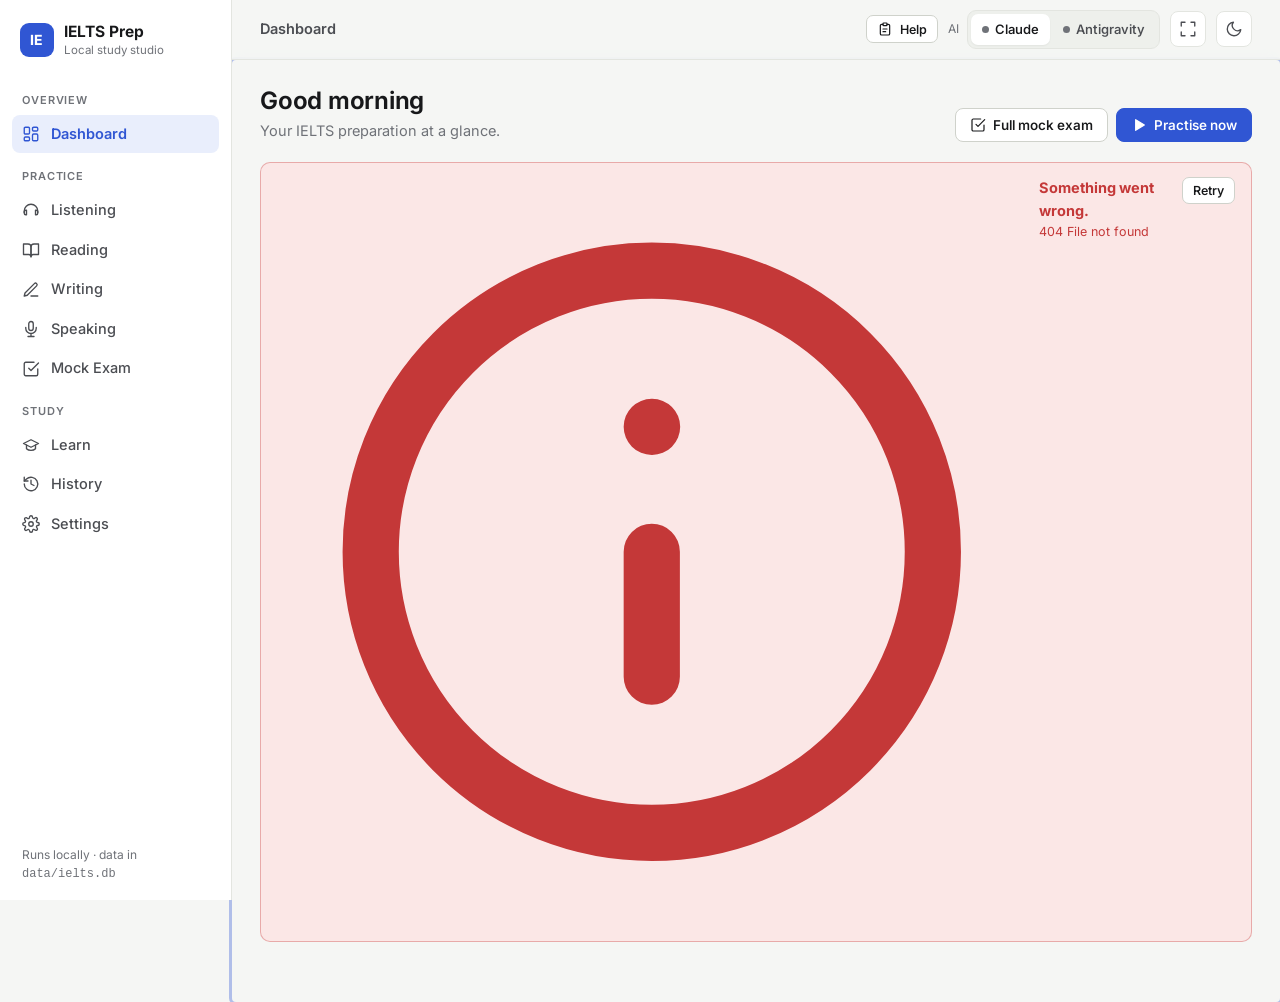
==== commit 573fde7b: "Add Writing notes (konspekt) in English and Azerbaijani Learn -> Writing notes: the Task 1 / Task 2 " ====
--- a/frontend/index.html
+++ b/frontend/index.html
@@ -16,6 +16,7 @@
   </script>
   <link rel="stylesheet" href="css/app.css">
   <link rel="stylesheet" href="css/player.css">
+  <link rel="stylesheet" href="css/konspekt.css">
   <script src="vendor/chart.umd.min.js" defer></script>
   <script type="module" src="js/app.js"></script>
 </head>
--- a/frontend/css/app.css
+++ b/frontend/css/app.css
@@ -156,6 +156,8 @@
 
 /* ---------- App shell ---------- */
 .app { display: flex; min-height: 100vh; }
+/* the study assistant docks beside the page on wide screens instead of covering it */
+html.assist-docked .app, html.assist-docked #fullscreen-root { margin-right: var(--assist-w, 480px); }
 body.player-open .app { display: none; }
 .sidebar {
   width: var(--sidebar-w); flex: 0 0 var(--sidebar-w);
@@ -437,11 +439,14 @@
 .prov-badge { font-size: 10.5px; font-weight: 700; padding: 1px 6px; border-radius: 5px; text-transform: uppercase; letter-spacing: .04em; }
 .prov-badge.claude { background: #f6e6dc; color: #9a4a1c; }
 .prov-badge.antigravity { background: #e2ecfb; color: #2457a6; }
+.prov-badge.codex { background: #e2f3ec; color: #17694a; }
 :root[data-theme="dark"] .prov-badge.claude { background: #3b2618; color: #f0a77a; }
+:root[data-theme="dark"] .prov-badge.codex { background: #14301f; color: #7fd4a8; }
 :root[data-theme="dark"] .prov-badge.antigravity { background: #172a46; color: #8db6f2; }
 @media (prefers-color-scheme: dark) {
   :root:not([data-theme="light"]) .prov-badge.claude { background: #3b2618; color: #f0a77a; }
   :root:not([data-theme="light"]) .prov-badge.antigravity { background: #172a46; color: #8db6f2; }
+  :root:not([data-theme="light"]) .prov-badge.codex { background: #14301f; color: #7fd4a8; }
 }
 
 /* ---------- Tabs ---------- */
@@ -455,13 +460,13 @@
 .prompt-item { padding: 14px 18px; display: grid; grid-template-columns: 1fr auto; gap: 14px; align-items: center; }
 .prompt-item .p-text { display: -webkit-box; -webkit-line-clamp: 3; -webkit-box-orient: vertical; overflow: hidden; color: var(--text); }
 .prompt-item .p-meta { display: flex; gap: 6px; flex-wrap: wrap; margin-bottom: 6px; }
-.writer { display: grid; grid-template-columns: minmax(0, 1fr) minmax(0, 1.25fr); gap: 0; height: calc(100vh - 56px); }
-.writer-left { overflow-y: auto; padding: 22px 26px; border-right: 1px solid var(--border); background: var(--surface-2); }
+.writer { flex: 1; min-height: 0; }
+.writer-left { overflow-y: auto; padding: 22px 26px; background: var(--surface-2); }
 .writer-left .prompt-text { font-size: 15px; line-height: 1.7; white-space: pre-wrap; }
 .writer-left img { border: 1px solid var(--border); border-radius: 8px; background: #fff; margin-top: 12px; }
 .writer-right { display: flex; flex-direction: column; min-height: 0; background: var(--surface); }
 .writer-right textarea { flex: 1; border: 0; resize: none; padding: 22px 26px; font-size: 15.5px; line-height: 1.75; background: transparent; outline: none; font-family: var(--font); }
-.writer-foot { display: flex; align-items: center; gap: 12px; padding: 10px 18px; border-top: 1px solid var(--border); font-size: 13px; }
+.writer-foot { display: flex; align-items: center; flex-wrap: wrap; gap: 8px 12px; padding: 10px 18px; border-top: 1px solid var(--border); font-size: 13px; }
 .wc-meter { display: flex; align-items: center; gap: 8px; }
 .wc-meter .bar-track { width: 140px; }
 .essay-text { white-space: pre-wrap; font-size: 15px; line-height: 1.75; }
@@ -542,7 +547,351 @@
   .kb-nav { position: static; max-height: 300px; }
   .page { padding: 18px 16px 50px; }
   .topbar { padding: 0 16px; }
-  .writer { grid-template-columns: minmax(0, 1fr); height: auto; }
   .provider-label { display: none; }
 }
 .m-icon svg { width: 20px; height: 20px; }
+
+/* ---------------------------------------------------------------- study assistant (rules / vocab / translate) */
+.assist-drawer {
+  position: fixed; top: 0; right: 0; bottom: 0; width: min(var(--assist-w, 480px), 100vw); z-index: 950;
+  display: flex; flex-direction: column; background: var(--surface); border-left: 1px solid var(--border);
+  box-shadow: var(--shadow-lg); animation: assist-in .16s ease-out;
+}
+@keyframes assist-in { from { transform: translateX(24px); opacity: 0; } to { transform: none; opacity: 1; } }
+.assist-head { display: flex; align-items: center; gap: 6px; padding: 8px 8px 0 10px; border-bottom: 1px solid var(--border); }
+.assist-head > .icon-btn { flex: none; margin-bottom: 6px; }
+.assist-tabs { display: flex; gap: 2px; flex: 1; min-width: 0; overflow-x: auto; padding-bottom: 6px;
+  scrollbar-width: thin; scrollbar-color: var(--border-strong, var(--border)) transparent; }
+.assist-tabs::-webkit-scrollbar { height: 6px; }
+.assist-tabs::-webkit-scrollbar-thumb { background: var(--border); border-radius: 3px; }
+.assist-tabs button { flex: none; white-space: nowrap; display: inline-flex; align-items: center; gap: 6px; border: 0; background: transparent; color: var(--text-2);
+  padding: 7px 7px; border-radius: var(--radius-sm); cursor: pointer; font: 600 13px var(--font); }
+.assist-tabs button svg { width: 16px; height: 16px; }
+.assist-tabs button:hover { background: var(--surface-2); color: var(--text); }
+.assist-tabs button.active { background: var(--accent-soft); color: var(--accent); }
+.assist-sticky { position: sticky; top: -14px; z-index: 1; margin: -14px -16px 0; padding: 14px 16px 8px; background: var(--surface); border-bottom: 1px solid var(--border); }
+.assist-sticky select.input { width: 100%; }
+.assist-body { flex: 1; overflow: auto; padding: 14px 16px 24px; }
+.assist-body > select.input, .assist-body > textarea.input, .assist-body > input.input { width: 100%; }
+.assist-hint { margin: 8px 0 4px; }
+.assist-doc { margin-top: 10px; font-size: 14px; line-height: 1.6; }
+.assist-doc h1 { font-size: 18px; } .assist-doc h2 { font-size: 16px; } .assist-doc h3 { font-size: 15px; }
+.assist-doc table { font-size: 13px; }
+.assist-doc img { max-width: 100%; height: auto; }
+.assist-target { background: var(--hl); color: var(--hl-ink); border-radius: 4px; padding: 2px 6px; scroll-margin-top: 8px; }
+.assist-vocab { margin-top: 10px; display: flex; flex-direction: column; gap: 8px; }
+.assist-word { padding: 8px 10px; border: 1px solid var(--border); border-radius: var(--radius-sm); }
+.assist-result { margin-top: 4px; }
+
+/* translator: selection chip + popover */
+.tr-chip { position: fixed; z-index: 960; display: inline-flex; align-items: center; gap: 6px; border: 0; cursor: pointer;
+  background: var(--text); color: var(--bg); padding: 6px 11px; border-radius: 9px; font: 600 12.5px var(--font); box-shadow: var(--shadow-lg); }
+.tr-chip svg, .tr-pop .icon-btn svg { width: 15px; height: 15px; }
+.tr-pop { position: fixed; z-index: 970; width: min(380px, 92vw); max-height: 60vh; overflow: auto; padding: 10px 12px;
+  background: var(--surface); border: 1px solid var(--border); border-radius: var(--radius); box-shadow: var(--shadow-lg); }
+.tr-pop select.input.sm, .assist-body select.input.sm { width: auto; padding: 3px 6px; font-size: 12.5px; }
+.tr-view { display: flex; flex-direction: column; gap: 6px; }
+.tr-word { display: flex; align-items: center; gap: 4px; font-size: 15px; }
+.tr-main { font-size: 15.5px; font-weight: 600; color: var(--text); line-height: 1.45; }
+.tr-pos { display: inline-block; min-width: 42px; font-size: 11px; text-transform: uppercase; letter-spacing: .04em; color: var(--accent); font-weight: 700; }
+.tr-defs summary { cursor: pointer; color: var(--text-2); }
+.tr-defs ol { margin: 4px 0 6px 18px; padding: 0; }
+.tr-src { margin-top: 2px; }
+.small.good { color: var(--good); } .small.bad { color: var(--bad); }
+
+/* assistant: tactics cards */
+.tac-card { padding: 12px 14px; border: 1px solid var(--border); border-radius: var(--radius); margin-bottom: 10px; }
+.tac-card.current { border-color: var(--accent); box-shadow: 0 0 0 3px var(--accent-soft); }
+.tac-card h3 { margin: 0 0 4px; font-size: 16px; }
+.tac-block { margin-top: 10px; }
+.tac-block h4 { margin: 0 0 4px; font-size: 12px; text-transform: uppercase; letter-spacing: .05em; color: var(--text-3); }
+.tac-block ol, .tac-block ul { margin: 0; padding-left: 20px; font-size: 14px; line-height: 1.55; }
+.tac-block li { margin-bottom: 3px; }
+.tac-block.tac-traps li::marker { color: var(--bad); }
+.tac-block.tac-tips li::marker { color: var(--good); }
+.tac-block blockquote { margin: 0; padding: 8px 10px; border-left: 3px solid var(--accent); background: var(--surface-2); border-radius: 0 var(--radius-sm) var(--radius-sm) 0; font-size: 13.5px; }
+.tac-more { margin-bottom: 6px; }
+.tac-more > summary { cursor: pointer; padding: 7px 10px; border-radius: var(--radius-sm); background: var(--surface-2); font-weight: 600; font-size: 14px; }
+.tac-more[open] > summary { margin-bottom: 8px; }
+.assist-body .chips { display: flex; flex-wrap: wrap; gap: 5px; }
+.assist-body .chip { padding: 3px 8px; border-radius: 8px; background: var(--surface-2); border: 1px solid var(--border); font-size: 12.5px; }
+
+/* assistant: phrase bank */
+.phr-list { margin-top: 10px; }
+.phr-cat { border-bottom: 1px solid var(--border); padding: 6px 0; }
+.phr-cat > summary { cursor: pointer; font-weight: 700; font-size: 14px; padding: 4px 0; }
+.phr-item { padding: 7px 8px; margin: 4px 0; border-radius: var(--radius-sm); }
+.phr-item:hover { background: var(--surface-2); }
+.phr-phrase { font-size: 14px; color: var(--text); }
+.phr-pattern { font-family: var(--mono); font-size: 12.5px; color: var(--accent); margin-top: 2px; }
+.phr-example { font-size: 13px; color: var(--text-2); font-style: italic; margin-top: 2px; }
+.phr-item .icon-btn { width: 28px; height: 28px; }
+.phr-item .icon-btn svg { width: 15px; height: 15px; }
+
+/* assistant: tactics quick view */
+.tac-card h3 { margin: 0 0 8px; }
+.tq-rule { display: flex; gap: 8px; align-items: flex-start; padding: 9px 11px; border-radius: var(--radius-sm); font-weight: 600; font-size: 14.5px; line-height: 1.45;
+  background: color-mix(in srgb, var(--accent) 12%, var(--surface)); color: var(--text); border-left: 4px solid var(--accent); }
+.tq-rule svg { width: 17px; height: 17px; flex: none; margin-top: 2px; color: var(--accent); }
+.tq-box { margin-top: 8px; padding: 8px 11px; border-radius: var(--radius-sm); border-left: 4px solid var(--tq); background: color-mix(in srgb, var(--tq) 9%, var(--surface)); }
+.tq-box h4 { margin: 0 0 3px; font-size: 11.5px; text-transform: uppercase; letter-spacing: .06em; color: color-mix(in srgb, var(--tq) 80%, var(--text)); }
+.tq-box ol, .tq-box ul { margin: 0; padding-left: 20px; font-size: 14px; line-height: 1.5; }
+.tq-box li { margin: 1px 0; }
+.tq-do { --tq: #2f6fe0; } .tq-avoid { --tq: #d23c3c; } .tq-remember { --tq: #d08a00; } .tq-words { --tq: #0f9488; }
+.tq-avoid li::marker { content: '✗  '; color: var(--tq); font-weight: 700; }
+.tq-full { margin-top: 10px; }
+.tq-full > summary { cursor: pointer; font-size: 13px; font-weight: 600; color: var(--text-2); }
+.tq-heading { margin: 16px 0 6px; font-size: 12px; text-transform: uppercase; letter-spacing: .05em; color: var(--text-3); }
+.tq-types { display: flex; flex-wrap: wrap; gap: 5px; }
+.tq-type { border: 1px solid var(--border); background: var(--surface-2); color: var(--text-2); padding: 5px 10px; border-radius: 999px; font: 600 12.5px var(--font); cursor: pointer; }
+.tq-type:hover { color: var(--text); border-color: var(--accent); }
+.tq-type.now { border-color: var(--accent); }
+.tq-type.active { background: var(--accent); border-color: var(--accent); color: #fff; }
+
+/* assistant: the teacher's word tables */
+.cs-blue { --cs: #2f6fe0; } .cs-green { --cs: #1f9d55; } .cs-red { --cs: #d23c3c; } .cs-amber { --cs: #d08a00; }
+.cs-purple { --cs: #8b5cf6; } .cs-teal { --cs: #0f9488; } .cs-pink { --cs: #d6407f; } .cs-gray { --cs: #6b7280; }
+.cs-card { margin-bottom: 12px; border: 1px solid color-mix(in srgb, var(--cs) 35%, var(--border)); border-radius: var(--radius); overflow: hidden; background: var(--surface); }
+.cs-card > header { display: flex; align-items: center; gap: 8px; padding: 8px 12px; font-size: 14.5px;
+  background: color-mix(in srgb, var(--cs) 16%, var(--surface)); color: color-mix(in srgb, var(--cs) 65%, var(--text)); border-bottom: 1px solid color-mix(in srgb, var(--cs) 25%, var(--border)); }
+.cs-tag { margin-left: 6px; padding: 1px 7px; border-radius: 999px; font: 700 11px var(--font); background: var(--cs, var(--accent)); color: #fff; white-space: nowrap; }
+.cs-note { padding: 6px 12px 0; font-size: 12.5px; color: var(--text-2); }
+.cs-scroll { overflow-x: auto; }
+.cs-table { width: 100%; border-collapse: collapse; font-size: 13.5px; margin: 0; }
+.cs-table thead th { text-align: left; padding: 6px 10px 4px; font-size: 11.5px; text-transform: uppercase; letter-spacing: .04em; color: var(--text-3); font-weight: 700; }
+.cs-table tbody th, .cs-table td { padding: 5px 10px; vertical-align: top; border-top: 1px solid var(--border); text-align: left; }
+.cs-table tbody th { font-weight: 700; color: var(--text); white-space: nowrap; font-size: 13px; }
+.cs-table tr.tone-up { --tone: #1f9d55; } .cs-table tr.tone-good { --tone: #1f9d55; }
+.cs-table tr.tone-down { --tone: #d23c3c; } .cs-table tr.tone-bad { --tone: #d23c3c; }
+.cs-table tr.tone-wave { --tone: #d08a00; } .cs-table tr.tone-peak { --tone: #8b5cf6; } .cs-table tr.tone-flat { --tone: #6b7280; }
+.cs-table tr[class*="tone-"] { background: color-mix(in srgb, var(--tone) 8%, transparent); }
+.cs-table tr[class*="tone-"] > th { color: color-mix(in srgb, var(--tone) 75%, var(--text)); box-shadow: inset 3px 0 0 var(--tone); }
+.cs-chip { display: inline-block; margin: 2px 4px 2px 0; padding: 2px 8px; border-radius: 7px; cursor: pointer; text-align: left;
+  border: 1px solid color-mix(in srgb, var(--cs, var(--accent)) 30%, var(--border)); background: var(--surface); color: var(--text); font: 500 13px/1.45 var(--font); }
+.cs-chip:hover { background: color-mix(in srgb, var(--cs, var(--accent)) 14%, var(--surface)); border-color: var(--cs, var(--accent)); }
+.cs-example { padding: 7px 12px; font-size: 12.5px; font-style: italic; color: var(--text-2); border-top: 1px dashed var(--border); }
+.phr-cat > summary { display: flex; align-items: center; gap: 6px; }
+.phr-dot { width: 9px; height: 9px; border-radius: 50%; background: var(--cs); flex: none; }
+.phr-cat .phr-item { border-left: 3px solid color-mix(in srgb, var(--cs) 45%, transparent); border-radius: 0 var(--radius-sm) var(--radius-sm) 0; }
+.cs-chip.phr-main { font-weight: 700; font-size: 13.5px; }
+
+
+/* AI feedback next to the item it belongs to (components/inline-fix.js) */
+.ai-slot:empty { display: none; }
+.ai-note { margin: 2px 0 8px 62px; padding: 8px 12px; border-left: 3px solid var(--accent); background: var(--surface-2); border-radius: 6px; font-size: 13.5px; line-height: 1.55; }
+.ai-note + .ai-note { margin-top: 0; }
+.ai-note-head { display: flex; flex-wrap: wrap; gap: 6px; align-items: baseline; }
+.ai-note-line { margin-top: 3px; }
+.ai-tag { font-size: 11px; font-weight: 700; color: var(--accent); border: 1px solid var(--accent); border-radius: 4px; padding: 0 4px; }
+.annotated { font-size: 15px; line-height: 1.75; }
+.annotated .an-para { margin-bottom: 12px; }
+.annotated .an-sent { margin: 2px 0; }
+.fix-mark { background: color-mix(in srgb, var(--bad) 18%, transparent); color: inherit; border-bottom: 2px solid var(--bad); padding: 0 1px; border-radius: 2px; }
+.fix-note { margin: 4px 0 10px; padding: 6px 12px; border-left: 3px solid var(--good); background: var(--surface-2); border-radius: 6px; font-size: 13.5px; line-height: 1.55; }
+.fix-line + .fix-line { margin-top: 3px; }
+.fix-note .m-fix { color: var(--good); font-weight: 560; }
+.fix-note .m-orig { color: var(--bad); text-decoration: line-through; text-decoration-thickness: 1px; }
+.resp-ai { margin-top: 10px; }
+.resp-ai .better { margin-top: 6px; padding: 6px 12px; border-left: 3px solid var(--accent); background: var(--surface-2); border-radius: 6px; font-size: 13.5px; }
+
+/* ---------------------------------------------------------------- resizable panes (components/split.js) */
+.split { display: flex; flex: 1; min-width: 0; min-height: 0; --split: 50%; }
+.split > .split-a { flex: 0 0 var(--split); min-width: 0; min-height: 0; }
+.split > .split-b { flex: 1 1 0; min-width: 0; min-height: 0; }
+.split.stacked { flex-direction: column; }
+.divider {
+  flex: 0 0 10px; cursor: col-resize; background: var(--surface-3); border-left: 1px solid var(--border); border-right: 1px solid var(--border);
+  display: grid; place-items: center; position: relative; touch-action: none; user-select: none;
+}
+.divider::after { content: ""; width: 3px; height: 34px; border-radius: 2px; background: var(--border-strong); }
+.divider::before { content: ""; position: absolute; inset: 0 -5px; } /* wider grab area */
+.divider:hover, .divider.drag, .divider:focus-visible { background: var(--accent-soft); }
+.divider:hover::after, .divider.drag::after { background: var(--accent); }
+.split.stacked > .divider { flex-basis: 14px; cursor: row-resize; border: 0; border-top: 1px solid var(--border); border-bottom: 1px solid var(--border); }
+.split.stacked > .divider::after { width: 40px; height: 4px; }
+.split.stacked > .divider::before { inset: -6px 0; }
+body.resizing-col, body.resizing-col * { cursor: col-resize !important; user-select: none !important; }
+body.resizing-row, body.resizing-row * { cursor: row-resize !important; user-select: none !important; }
+/* page mode: part of the page scroll; the first pane stays in view while the second scrolls */
+.split-page { align-items: flex-start; flex: none; }
+.split-page > .split-a { position: sticky; top: calc(var(--topbar-h) + 14px); max-height: calc(100vh - var(--topbar-h) - 28px); overflow: auto; }
+.split-page > .divider { align-self: stretch; flex-basis: 18px; background: transparent; border: 0; display: block; }
+.split-page > .divider::after { position: sticky; top: 50vh; display: block; margin: 0 auto; }
+.split-page > .divider:hover, .split-page > .divider.drag { background: var(--accent-soft); border-radius: 6px; }
+.split-page.stacked { flex-direction: column; align-items: stretch; gap: 16px; }
+.split-page.stacked > .divider { display: none; }
+.split-page.stacked > .split-a { position: static; max-height: none; flex-basis: auto; }
+
+/* assistant drawer: drag its left edge to resize */
+.assist-grip { position: absolute; left: -5px; top: 0; bottom: 0; width: 10px; cursor: col-resize; z-index: 2; touch-action: none; }
+.assist-grip::after { content: ""; position: absolute; left: 3px; top: 50%; width: 4px; height: 40px; margin-top: -20px; border-radius: 2px; background: var(--border-strong); opacity: 0; transition: opacity .12s; }
+.assist-grip:hover::after, .assist-grip.drag::after, .assist-grip:focus-visible::after { opacity: 1; background: var(--accent); }
+
+/* images: click to enlarge */
+img.zoomable, .q-image img, .passage-body img, .kb-article img, .assist-doc img { cursor: zoom-in; }
+.zoom-backdrop { position: fixed; inset: 0; z-index: 1800; background: rgba(10, 12, 16, .82); display: flex; flex-direction: column; animation: fadeIn .12s; }
+.zoom-bar { display: flex; align-items: center; gap: 8px; padding: 10px 14px; color: #fff; font-size: 13px; }
+.zoom-bar .spacer { flex: 1; }
+.zoom-bar button { border: 1px solid rgba(255,255,255,.3); background: rgba(255,255,255,.08); color: #fff; border-radius: 8px; padding: 6px 12px; cursor: pointer; font: 600 13px var(--font); }
+.zoom-bar button:hover { background: rgba(255,255,255,.18); }
+.zoom-stage { flex: 1; overflow: auto; display: grid; place-items: center; padding: 0 16px 16px; }
+.zoom-stage img { max-width: 100%; max-height: calc(100vh - 80px); background: #fff; border-radius: 8px; cursor: zoom-in; }
+.zoom-stage.full { place-items: start center; }
+.zoom-stage.full img { max-width: none; max-height: none; cursor: zoom-out; }
+
+/* corrections: the compact view keeps the marks and opens a sentence's note on click */
+.view-toggle { display: inline-flex; border: 1px solid var(--border); border-radius: 8px; padding: 2px; background: var(--surface-2); }
+.view-toggle button { border: 0; background: transparent; color: var(--text-2); padding: 4px 10px; border-radius: 6px; cursor: pointer; font: 600 12.5px var(--font); white-space: nowrap; }
+.view-toggle button[aria-pressed="true"] { background: var(--surface); color: var(--text); box-shadow: var(--shadow-sm); }
+.fixes-compact .an-sent > .fix-note, .fixes-compact .annotated > .fix-note { display: none; }
+.fixes-compact .an-sent.open > .fix-note { display: block; }
+.fixes-compact .fix-mark { cursor: pointer; }
+
+/* write-up pages */
+.essay-split { margin-bottom: 20px; }
+.speak-stage { grid-template-columns: minmax(0, 1.3fr) minmax(0, 1fr); align-items: start; }
+.qtype-row.compact { grid-template-columns: minmax(120px, 1.4fr) 1.4fr 48px; }
+.result-top { display: grid; grid-template-columns: minmax(0, 1.5fr) minmax(0, 1fr); gap: 16px; margin-bottom: 22px; }
+
+/* ---------------------------------------------------------------- small screens */
+.toolbar .select { max-width: 100%; min-width: 0; }
+.mono { overflow-wrap: anywhere; }
+@media (max-width: 1000px) {
+  .result-top { grid-template-columns: minmax(0, 1fr); }
+}
+@media (max-width: 760px) {
+  .result-hero { grid-template-columns: minmax(0, 1fr); justify-items: center; text-align: center; }
+  .result-facts { justify-content: center; }
+  .cue-card { padding: 18px; }
+  .cue-card .cue-q { font-size: 19px; }
+  .ai-highlights { grid-template-columns: minmax(0, 1fr); }
+  .ai-note { margin-left: 0; }
+  .qtype-row.compact { grid-template-columns: minmax(0, 1.4fr) minmax(50px, 1fr) 44px; gap: 8px; }
+  .speak-stage { grid-template-columns: minmax(0, 1fr); }
+  .writer-left { padding: 14px 16px; }
+  .writer-right textarea { padding: 14px 16px; font-size: 15px; }
+  .writer-foot { padding: 8px 12px; }
+  .wc-meter .bar-track { width: 70px; }
+  .modal-backdrop { padding: 10px; }
+}
+@media (max-width: 600px) {
+  /* phones: the navigation becomes a bar at the bottom, the page gets the full width */
+  .app { flex-direction: column; }
+  .sidebar { position: fixed; top: auto; bottom: 0; left: 0; right: 0; z-index: 900; width: 100%; height: auto; flex: none;
+    flex-direction: row; padding: 4px 6px calc(4px + env(safe-area-inset-bottom)); border-right: 0; border-top: 1px solid var(--border); box-shadow: 0 -2px 10px rgba(20, 22, 26, .06); }
+  .sidebar .brand { display: none; }
+  .nav { display: flex; width: 100%; justify-content: space-between; gap: 2px; }
+  .nav a { flex: 1; padding: 9px 0; margin: 0; }
+  .main-col { padding-bottom: 58px; }
+  .toasts { bottom: 70px; }
+  .ai-panel .ai-head { flex-wrap: wrap; padding: 14px; }
+  .ai-panel .ai-head > .row { margin-left: auto; }
+  .assist-drawer { width: 100vw; }
+  .assist-grip { display: none; }
+  .topbar { gap: 8px; padding: 0 10px; }
+  .topbar .crumb { display: none; }
+  .topbar-right { margin-left: auto; gap: 6px; }
+  .topbar-right > .btn.sm { font-size: 0; gap: 0; padding: 7px; }
+  .topbar-right > .btn.sm svg { width: 18px; height: 18px; }
+  .provider-switch button { padding: 5px 8px; font-size: 12.5px; }
+  .page { padding: 16px 12px 44px; }
+  .page-head h1 { font-size: 21px; }
+  .card-pad { padding: 14px; }
+  .card-body { padding: 12px 14px 14px; }
+  .card-head { padding: 14px 14px 0; }
+  .ai-body { padding: 14px; }
+  .kb-article { padding: 18px 16px; }
+  .step { padding: 10px; }
+  .step .s-sub { display: none; }
+  .toasts { left: 12px; right: 12px; }
+  .toast { max-width: none; }
+}
+
+/* help drawer: listening transcript (practice only) */
+.transcript-text { font-family: var(--font-reading); line-height: 1.75; }
+.transcript-text p { margin: 0 0 .7em; padding: 2px 4px; border-radius: 4px; }
+.icon-btn.sm-del { width: 30px; height: 30px; margin-left: 4px; vertical-align: middle; color: var(--text-3); }
+.icon-btn.sm-del:hover { color: var(--bad); border-color: color-mix(in srgb, var(--bad) 40%, var(--border)); }
+.icon-btn.sm-del svg { width: 15px; height: 15px; }
+
+/* mock exam: a section left out (Speaking) */
+.mock-step .skip-badge { display: none; margin-left: auto; }
+.mock-step.skipped, .card.skipped, .stat.skipped { opacity: .55; border-style: dashed; }
+.mock-step.skipped .skip-badge { display: inline-flex; }
+
+/* focus mode: the app full screen, without the navigation (toggled by .fs-btn / Alt+Enter) */
+html.is-fullscreen .sidebar { display: none; }
+html.is-fullscreen .main-col { padding-bottom: 0; }
+.fs-btn[aria-pressed="true"] { color: var(--accent); border-color: var(--accent); }
+
+/* essay page: marking by the teacher or an official examiner */
+.teacher-comments { margin-top: 10px; white-space: pre-wrap; line-height: 1.65; color: var(--text-2); }
+
+/* mock exam: a section stopped part-way */
+.step.in-progress { background: var(--warn-soft); }
+.step.in-progress .s-num { background: var(--warn); color: #fff; }
+.step.in-progress .s-sub { color: var(--warn); font-weight: 600; }
+
+/* ---------- Progress: per-skill card, attempt history pop-up ---------- */
+.progress-card { margin-bottom: 18px; padding: 0; }
+.progress-card > summary { list-style: none; cursor: pointer; display: flex; align-items: center; justify-content: space-between; gap: 12px; padding: 12px 16px; }
+.progress-card > summary::-webkit-details-marker { display: none; }
+.progress-card > summary::after { content: '▾'; color: var(--text-3); margin-left: 6px; transition: transform .15s; }
+.progress-card:not([open]) > summary::after { transform: rotate(-90deg); }
+.progress-card .p-title { display: flex; align-items: center; gap: 8px; font-weight: 650; }
+.progress-card .p-title svg { width: 16px; height: 16px; color: var(--accent); }
+.progress-card > summary .muted { margin-left: auto; }
+.progress-body { display: grid; grid-template-columns: minmax(260px, 1fr) minmax(0, 1.6fr); gap: 18px; padding: 0 16px 16px; align-items: start; }
+.progress-left { display: flex; flex-direction: column; gap: 10px; }
+.progress-tiles { display: grid; grid-template-columns: repeat(2, minmax(0, 1fr)); gap: 8px; }
+.progress-chart { height: 210px; }
+.stat.compact { padding: 8px 12px; background: var(--surface-2); box-shadow: none; }
+.stat.compact .stat-label { font-size: 11.5px; }
+.stat.compact .stat-value { font-size: 20px; margin-top: 2px; }
+.stat-value.tone-good { color: var(--good); }
+.stat-value.tone-bad { color: var(--bad); }
+.weak-types { display: flex; flex-direction: column; }
+.qtype-row.compact { grid-template-columns: minmax(110px, 1.2fr) 1.4fr 40px; gap: 8px; padding: 4px 0; font-size: 12.5px; }
+.attempt-stats { gap: 8px; }
+.link-btn { background: none; border: 0; padding: 0; font: inherit; font-size: 15px; font-weight: 680; color: var(--accent); cursor: pointer; text-align: left; }
+.link-btn:hover, .link-badge:hover { text-decoration: underline; }
+.link-badge { border: 0; cursor: pointer; font: inherit; font-size: 12px; }
+@media (max-width: 900px) { .progress-body { grid-template-columns: minmax(0, 1fr); } }
+
+/* ---------- Exam countdown card (dashboard) ---------- */
+.exam-card { margin-bottom: 16px; padding: 18px 20px; }
+.exam-empty { display: flex; align-items: center; gap: 16px; flex-wrap: wrap; }
+.exam-icon { width: 46px; height: 46px; border-radius: 12px; background: var(--accent-soft); color: var(--accent); display: grid; place-items: center; }
+.exam-icon svg { width: 24px; height: 24px; }
+.exam-grid { display: grid; grid-template-columns: minmax(190px, .8fr) minmax(260px, 1.3fr) minmax(280px, 1.5fr); gap: 22px; align-items: start; }
+.exam-grid h3 { margin: 0 0 10px; font-size: 14px; }
+.exam-count { padding: 14px 16px; border-radius: 14px; background: var(--accent-soft); }
+.exam-count.soon { background: var(--warn-soft); }
+.exam-days { font-size: 40px; font-weight: 720; letter-spacing: -.02em; line-height: 1.05; margin-top: 2px; font-variant-numeric: tabular-nums; }
+.exam-date { font-size: 13px; color: var(--text-2); margin-top: 4px; }
+.ready-row { display: grid; grid-template-columns: 70px minmax(80px, 1fr) 34px 84px; align-items: center; gap: 8px; padding: 5px 0; }
+.ready-row.overall { border-top: 1px solid var(--border); margin-top: 4px; padding-top: 9px; font-weight: 650; }
+.ready-track { position: relative; height: 10px; border-radius: 5px; background: var(--surface-3); overflow: visible; }
+.ready-track .bar-fill { height: 100%; border-radius: 5px; }
+.ready-target { position: absolute; top: -4px; bottom: -4px; width: 2px; background: var(--text); border-radius: 1px; }
+.ready-gap.high { color: var(--good); }
+.ready-gap.mid { color: var(--warn); }
+.ready-gap.low { color: var(--bad); }
+.ready-gap.none { color: var(--text-3); }
+.exam-plan { display: flex; flex-direction: column; gap: 8px; }
+.plan-item { display: grid; grid-template-columns: 82px 1fr; gap: 10px; padding: 8px 10px; border: 1px solid var(--border); border-radius: 10px; background: var(--surface-2); }
+.plan-item.exam-day { border-color: var(--accent); background: var(--accent-soft); }
+.plan-when { font-size: 12.5px; font-weight: 650; color: var(--text-2); }
+.plan-task { display: flex; gap: 7px; font-size: 13px; line-height: 1.45; }
+.plan-task + .plan-task { margin-top: 4px; }
+.plan-task svg { width: 15px; height: 15px; flex: 0 0 15px; margin-top: 2px; color: var(--accent); }
+.field { display: flex; flex-direction: column; gap: 5px; }
+@media (max-width: 1100px) { .exam-grid { grid-template-columns: minmax(0, 1fr) minmax(0, 1fr); } .exam-plan { grid-column: 1 / -1; } }
+@media (max-width: 700px) { .exam-grid { grid-template-columns: minmax(0, 1fr); } }
+
+/* examiner report, focus lists */
+.examiner-report .m-orig, .ai-v .m-orig { color: var(--bad); text-decoration: line-through; text-decoration-thickness: 1px; }
+.examiner-report .m-fix, .ai-v .m-fix { color: var(--good); font-weight: 600; }
+.focus-list { margin: 0; padding-left: 1.3em; }
+.focus-list li { margin: 4px 0; }
+
--- a/frontend/css/player.css
+++ b/frontend/css/player.css
@@ -51,19 +51,12 @@
 .audio-bar .a-msg { font-size: 12.5px; color: var(--text-3); }
 
 .pl-body { flex: 1; min-height: 0; display: flex; position: relative; }
-.split { display: flex; flex: 1; min-width: 0; min-height: 0; }
 .pane { overflow-y: auto; min-height: 0; padding: 22px 28px 40px; }
-.pane.passage { background: var(--surface); flex: 0 0 50%; }
+.pane.passage { background: var(--surface); }
 .pane.questions { flex: 1; background: var(--surface-2); }
 .pane.full { max-width: 980px; margin: 0 auto; background: transparent; }
 .listening .pl-body { background: var(--surface-2); overflow-y: auto; }
 .listening .pane.full { width: 100%; overflow: visible; }
-.divider {
-  flex: 0 0 10px; cursor: col-resize; background: var(--surface-3); border-left: 1px solid var(--border); border-right: 1px solid var(--border);
-  display: grid; place-items: center; position: relative; touch-action: none;
-}
-.divider::after { content: ""; width: 3px; height: 34px; border-radius: 2px; background: var(--border-strong); }
-.divider:hover, .divider.drag, .divider:focus-visible { background: var(--accent-soft); }
 .part-banner { background: var(--surface-3); border-radius: 8px; padding: 10px 14px; margin-bottom: 18px; font-size: 13.5px; color: var(--text-2); }
 .part-banner b { color: var(--text); }
 
@@ -206,11 +199,14 @@
 .result-facts div { display: flex; flex-direction: column; }
 .result-facts b { font-size: 20px; font-variant-numeric: tabular-nums; }
 .result-facts span { font-size: 12px; color: var(--text-3); }
-.review-layout { --q-font: 15px; display: grid; grid-template-columns: minmax(0, 1fr) minmax(0, 1fr); gap: 0; border: 1px solid var(--border); border-radius: var(--radius-lg); overflow: hidden; background: var(--surface); }
-.review-layout .pane { max-height: 78vh; }
-.review-layout.single { grid-template-columns: minmax(0, 1fr); }
-.review-layout.single .pane { max-height: none; }
-.transcript { background: var(--surface); border: 1px solid var(--border); border-radius: 10px; padding: 14px 18px; margin-bottom: 18px; font-family: var(--font-reading); line-height: 1.7; max-height: 420px; overflow-y: auto; }
+/* review: passage (or transcript) | questions, both scrolling inside a frame about one screen tall */
+.review-layout { --q-font: 15px; display: flex; height: calc(100vh - var(--topbar-h) - 32px); min-height: 380px; border: 1px solid var(--border); border-radius: var(--radius-lg); overflow: hidden; background: var(--surface); }
+.review-layout > .split { flex: 1; }
+.review-layout > .pane { flex: 1; }
+.review-layout.single { display: block; height: auto; min-height: 0; }
+.review-layout.single .pane { overflow: visible; }
+.transcript { font-family: var(--font-reading); line-height: 1.7; }
+.transcript-title { font-family: var(--font); font-size: 12px; text-transform: uppercase; letter-spacing: .06em; color: var(--text-3); font-weight: 700; margin-bottom: 8px; }
 .part-score { display: flex; gap: 10px; flex-wrap: wrap; }
 .part-score .ps { border: 1px solid var(--border); border-radius: 10px; padding: 10px 14px; min-width: 120px; background: var(--surface); }
 .part-score .ps b { font-size: 18px; }
@@ -218,13 +214,61 @@
 @media (max-width: 1000px) {
   .pl-top .pl-title { max-width: 28%; }
   .pane { padding: 16px 16px 30px; }
-  .review-layout { grid-template-columns: minmax(0, 1fr); }
 }
 @media (max-width: 760px) {
-  .split { flex-direction: column; }
-  .pane.passage { flex: 0 0 auto; max-height: 45vh; }
-  .divider { display: none; }
   .pl-tabs { display: none; }
+  .pl-top { gap: 8px; padding: 0 10px; }
+  .pl-top .pl-title small { display: none; }
+  .timer { min-width: 0; padding: 6px 9px; font-size: 15px; }
+  .pl-actions .btn.ghost { font-size: 0; gap: 0; padding: 7px; }
+  .pl-actions .btn.ghost svg { width: 18px; height: 18px; }
+  .pane { padding: 14px 14px 26px; }
+  .choices, .multi-hint { padding-left: 0; margin-left: 0; }
+  .rv-expl { margin-left: 0; }
+  .pal-ctrl .btn { padding: 6px 8px; }
 }
 
 body.player-open .toasts { bottom: 76px; }
+
+/* answer review (components/answer-review.js): [recording,] transcript or passage with evidence | answer sheet */
+.lr-audio { display: flex; align-items: center; gap: 12px; flex-wrap: wrap; padding: 10px 14px; margin-bottom: 12px;
+  background: var(--surface); border: 1px solid var(--border); border-radius: var(--radius-lg); position: sticky; top: calc(var(--topbar-h) + 8px); z-index: 5; box-shadow: var(--shadow-sm); }
+.lr-audio audio { flex: 1; min-width: 220px; height: 36px; }
+.lr-audio-label { display: inline-flex; align-items: center; gap: 6px; font-weight: 650; white-space: nowrap; }
+.lr-audio-label svg { width: 17px; height: 17px; color: var(--accent); }
+.lr .review-layout { height: calc(100vh - var(--topbar-h) - 96px); }
+.lr-reading .review-layout { height: calc(100vh - var(--topbar-h) - 32px); }
+.lr-text { font-family: var(--font-reading); line-height: 1.75; font-size: 15.5px; }
+.lr-text p { margin: 0 0 .7em; }
+mark.ev { color: inherit; border-radius: 3px; padding: 1px 0; cursor: pointer; transition: box-shadow .15s; }
+mark.ev.ok { background: color-mix(in srgb, var(--good) 16%, transparent); box-shadow: inset 0 -2px 0 color-mix(in srgb, var(--good) 55%, transparent); }
+mark.ev.bad { background: color-mix(in srgb, var(--bad) 16%, transparent); box-shadow: inset 0 -2px 0 color-mix(in srgb, var(--bad) 60%, transparent); }
+mark.ev.active { box-shadow: 0 0 0 2px var(--accent); }
+.ev-num { display: inline-grid; place-items: center; min-width: 20px; height: 18px; padding: 0 4px; margin-right: 3px; border-radius: 5px;
+  font: 700 11px var(--font); color: #fff; vertical-align: 1px; cursor: pointer; }
+.ev-num.ok { background: var(--good); } .ev-num.bad { background: var(--bad); }
+.lr-right { background: var(--surface-2); }
+.lr-bar { display: flex; gap: 8px; flex-wrap: wrap; justify-content: space-between; margin-bottom: 12px; }
+.lr-sheet { display: flex; flex-direction: column; gap: 8px; }
+.lr-sheet.only-wrong .lr-row.ok { display: none; }
+.lr-row { background: var(--surface); border: 1px solid var(--border); border-left: 4px solid var(--good); border-radius: 10px; padding: 9px 12px; scroll-margin: 60px; }
+.lr-row.bad { border-left-color: var(--bad); }
+.lr-row.active { box-shadow: 0 0 0 2px var(--accent); }
+.lr-head { display: flex; align-items: center; gap: 8px; }
+.lr-ans { flex: 1; min-width: 0; display: flex; flex-wrap: wrap; align-items: baseline; gap: 6px; font-size: 14.5px; }
+.lr-yours { color: var(--bad); text-decoration: line-through; text-decoration-thickness: 1px; }
+.lr-arrow { color: var(--text-3); }
+.lr-good { color: var(--good); }
+.lr-q { margin: 4px 0 0 58px; font-size: 13px; color: var(--text-2); }
+.lr-expl { margin: 6px 0 0 58px; font-size: 13px; color: var(--text-2); }
+.lr-expl summary { cursor: pointer; color: var(--accent); font-weight: 560; }
+.lr-expl > div { padding: 6px 10px; background: var(--surface-2); border-radius: 6px; margin-top: 4px; }
+.lr-expl p { margin: 0 0 .5em; }
+.lr-row .ai-note { margin-left: 58px; margin-top: 6px; }
+@keyframes flashIn { 0%, 40% { background-color: color-mix(in srgb, var(--accent) 22%, transparent); } }
+.flash { animation: flashIn 1.4s ease-out; }
+@media (max-width: 760px) {
+  .lr-q, .lr-expl, .lr-row .ai-note { margin-left: 0; }
+  .lr .review-layout { height: calc(100vh - 150px); }
+  .lr-audio { position: static; }
+}
--- a/frontend/css/konspekt.css
+++ b/frontend/css/konspekt.css
@@ -0,0 +1,171 @@
+/* ==========================================================================
+   Writing konspekti (Learn → Writing konspekti). Scoped under .wk.
+   Uses the app tokens from app.css; adds sentence-role colours and the
+   teacher's red-pen board notes. Page content: frontend/konspekt/writing.html
+   ========================================================================== */
+
+.wk {
+  --wk-pen: #c62f2f;
+  --wk-para: #6b4fb8;
+  --wk-topic: #2747a8;
+  --wk-expl: #5e687c;
+  --wk-res: #1c8455;
+  --wk-ex: #b26b00;
+  --wk-hand: "Segoe Print", "Bradley Hand", "Comic Sans MS", cursive;
+  display: flex; flex-direction: column; gap: 18px; min-width: 0;
+}
+@media (prefers-color-scheme: dark) {
+  :root:not([data-theme="light"]) .wk {
+    --wk-pen: #f27a7a; --wk-para: #b9a2f2; --wk-topic: #93abff; --wk-expl: #a3acbe; --wk-res: #5fcb9b; --wk-ex: #e6b55e;
+  }
+}
+:root[data-theme="dark"] .wk {
+  --wk-pen: #f27a7a; --wk-para: #b9a2f2; --wk-topic: #93abff; --wk-expl: #a3acbe; --wk-res: #5fcb9b; --wk-ex: #e6b55e;
+}
+
+.wk-layout { display: grid; grid-template-columns: 230px minmax(0, 1fr); gap: 20px; align-items: start; }
+.wk-toc .kb-cat:first-child { padding-top: 4px; }
+.wk-toc a.active { background: var(--accent-soft); color: var(--accent); font-weight: 600; }
+.wk-tools { display: flex; align-items: center; gap: 8px; padding: 8px; font-size: 13px; color: var(--text-2); border-bottom: 1px solid var(--border); margin-bottom: 4px; cursor: pointer; }
+.wk-tools input { accent-color: var(--accent); width: 16px; height: 16px; }
+@media (max-width: 1100px) {
+  .wk-layout { grid-template-columns: minmax(0, 1fr); }
+  .wk-toc { position: static; max-height: 260px; }
+}
+
+/* hero + parts */
+.wk .hero { background: var(--surface); border: 1px solid var(--border); border-radius: var(--radius-lg); padding: 26px 28px 22px; position: relative; box-shadow: var(--shadow-sm); }
+.wk .hero h1 { font-size: clamp(26px, 3.4vw, 36px); line-height: 1.1; letter-spacing: -.02em; margin: 0 0 10px; text-wrap: balance; }
+.wk .hero p { margin: 0; color: var(--text-2); max-width: 64ch; }
+.wk .hero .pen-note { display: inline-block; margin-top: 12px; transform: rotate(-2deg); }
+.wk .facts { display: grid; grid-template-columns: repeat(2, minmax(0, 1fr)); gap: 12px; margin-top: 18px; }
+.wk .fact { border: 1px solid var(--border); border-radius: var(--radius); padding: 12px 14px; background: var(--surface-2); }
+.wk .fact b { display: block; margin-bottom: 6px; }
+.wk .fact ul { margin: 0; padding: 0; list-style: none; display: flex; flex-wrap: wrap; gap: 4px 14px; font-size: 14px; color: var(--text-2); }
+.wk .fact strong { color: var(--text); font-variant-numeric: tabular-nums; }
+.wk .part { display: flex; align-items: baseline; gap: 12px; margin-top: 14px; scroll-margin-top: calc(var(--topbar-h) + 16px); }
+.wk .part .tag { font-weight: 750; font-size: 12px; letter-spacing: .1em; text-transform: uppercase; color: var(--surface); background: var(--text); padding: 4px 10px; border-radius: 6px; }
+.wk .part h2 { font-size: clamp(22px, 2.8vw, 30px); letter-spacing: -.02em; margin: 0; line-height: 1.15; }
+
+/* sheets */
+.wk .sheet { background: var(--surface); border: 1px solid var(--border); border-radius: var(--radius-lg); padding: 22px 26px; box-shadow: var(--shadow-sm); scroll-margin-top: calc(var(--topbar-h) + 16px); min-width: 0; }
+.wk .sheet > h3 { font-size: 21px; letter-spacing: -.01em; margin: 0 0 4px; text-wrap: balance; }
+.wk .sheet .src { font-size: 12.5px; color: var(--text-3); margin: 0 0 14px; }
+.wk .sheet .src::before { content: "Mənbə: "; font-weight: 650; }
+.wk .sheet h4 { font-size: 16px; margin: 20px 0 8px; }
+.wk .sheet p { margin: 0 0 10px; max-width: 74ch; }
+.wk .sheet ul, .wk .sheet ol { margin: 0 0 10px; padding-left: 20px; }
+.wk .sheet li { margin: 3px 0; }
+.wk .lead { font-size: 15.5px; color: var(--text-2); }
+.wk .stack { display: flex; flex-direction: column; gap: 10px; }
+.wk .stack > * + * { margin-top: 0; } /* app.css .stack adds margins; this page spaces with gap */
+.wk .cols { display: grid; grid-template-columns: repeat(2, minmax(0, 1fr)); gap: 14px; }
+.wk .cols > * { min-width: 0; }
+@media (max-width: 820px) { .wk .cols, .wk .facts { grid-template-columns: minmax(0, 1fr); } .wk .sheet { padding: 18px 14px; } .wk .hero { padding: 20px 14px; } }
+.wk em { font-family: var(--font-reading); font-style: italic; }
+
+/* tables */
+.wk .tbl { overflow-x: auto; margin: 6px 0 14px; border: 1px solid var(--border); border-radius: var(--radius); }
+.wk table { border-collapse: collapse; width: 100%; font-size: 14px; }
+.wk th, .wk td { text-align: left; vertical-align: top; padding: 8px 12px; border-bottom: 1px solid var(--border); }
+.wk tr:last-child td { border-bottom: 0; }
+.wk th { background: var(--surface-2); font-weight: 650; font-size: 12px; letter-spacing: .04em; text-transform: uppercase; color: var(--text-3); }
+.wk .num { font-variant-numeric: tabular-nums; white-space: nowrap; }
+.wk td a { font-weight: 600; }
+
+/* teacher's red-pen board notes */
+.wk .board { border: 1px dashed color-mix(in srgb, var(--wk-pen) 55%, transparent); border-radius: var(--radius); padding: 12px 16px; background: var(--surface);
+  font-family: var(--wk-hand); color: var(--wk-pen); font-size: 17px; line-height: 1.45;
+  background-image: repeating-linear-gradient(to bottom, transparent 0 24px, color-mix(in srgb, var(--wk-pen) 12%, transparent) 24px 25px); }
+.wk .board .t { display: block; font-weight: 700; font-size: 18px; margin: 6px 0 0; }
+.wk .board .t:first-child { margin-top: 0; }
+.wk .board ul { margin: 0; padding-left: 20px; }
+.wk .board-cap { font-size: 12.5px; color: var(--text-3); margin: 6px 0 12px; }
+.wk .pen-note { font-family: var(--wk-hand); color: var(--wk-pen); font-size: 19px; font-weight: 700; line-height: 1.2; }
+
+/* callouts */
+.wk .note { border-radius: var(--radius); padding: 12px 14px; background: var(--surface-2); border: 1px solid var(--border); font-size: 14.5px; }
+.wk .note > b:first-child { display: block; margin-bottom: 4px; }
+.wk .note.me { border-color: color-mix(in srgb, var(--wk-pen) 45%, var(--border)); background: color-mix(in srgb, var(--wk-pen) 6%, var(--surface)); }
+.wk .note.me > b:first-child { color: var(--wk-pen); }
+.wk .note p:last-child, .wk .note ul:last-child { margin-bottom: 0; }
+.wk .x { color: var(--bad); font-weight: 600; }
+.wk .ok { color: var(--good); font-weight: 600; }
+
+.wk .formula { display: flex; flex-wrap: wrap; gap: 6px; align-items: center; margin: 8px 0 14px; }
+.wk .formula span { border: 1px solid var(--border); background: var(--surface-2); border-radius: 7px; padding: 4px 10px; font-weight: 600; font-size: 14px; }
+.wk .formula i { font-style: normal; color: var(--text-3); font-weight: 700; }
+
+.wk .plan { display: grid; grid-template-columns: repeat(4, minmax(0, 1fr)); gap: 8px; margin: 8px 0 14px; }
+.wk .pbox { border: 1px solid var(--border); border-radius: 9px; padding: 10px 12px; background: var(--surface-2); min-width: 0; }
+.wk .pbox small { display: block; font-size: 11px; font-weight: 700; letter-spacing: .07em; text-transform: uppercase; color: var(--text-3); }
+.wk .pbox b { display: block; font-size: 14.5px; margin: 2px 0 3px; }
+.wk .pbox p { font-size: 13px; margin: 0; color: var(--text-2); }
+.wk .pbox.strong { border-color: color-mix(in srgb, var(--accent) 50%, var(--border)); }
+
+.wk .ladder { display: grid; grid-template-columns: repeat(4, minmax(0, 1fr)); gap: 10px; margin: 10px 0 16px; }
+.wk .rung { border: 1px solid var(--border); border-radius: var(--radius); padding: 12px; border-top: 4px solid var(--c); min-width: 0; }
+.wk .rung small { display: block; font-size: 11px; letter-spacing: .06em; text-transform: uppercase; color: var(--c); font-weight: 750; }
+.wk .rung b { display: block; font-size: 15px; margin: 2px 0 4px; }
+.wk .rung p { font-size: 13px; color: var(--text-2); margin: 0; }
+@media (max-width: 820px) { .wk .plan, .wk .ladder { grid-template-columns: repeat(2, minmax(0, 1fr)); } }
+
+/* sentence roles: wrapped spans get --c, the toggle (.wk.hl) paints them */
+.wk .r-para, .wk .r-th { --c: var(--wk-para); }
+.wk .r-top { --c: var(--wk-topic); }
+.wk .r-exp { --c: var(--wk-expl); }
+.wk .r-res { --c: var(--wk-res); }
+.wk .r-ex { --c: var(--wk-ex); }
+.wk .r { border-radius: 3px; padding: 1px 0; box-decoration-break: clone; -webkit-box-decoration-break: clone; }
+.wk.hl .r { background: color-mix(in srgb, var(--c) 14%, transparent); border-bottom: 2px solid color-mix(in srgb, var(--c) 70%, transparent); }
+.wk.hl .r-exp { background: transparent; border-bottom: 2px dotted color-mix(in srgb, var(--wk-expl) 60%, transparent); }
+.wk .r-th { font-weight: 600; }
+.wk .legend { display: flex; flex-wrap: wrap; gap: 6px 14px; font-size: 12.5px; color: var(--text-2); margin: 4px 0 10px; }
+.wk .legend span { display: inline-flex; align-items: center; gap: 6px; }
+.wk .legend i { width: 12px; height: 12px; border-radius: 3px; background: color-mix(in srgb, var(--c) 30%, transparent); border-bottom: 2px solid var(--c); }
+
+/* model essays */
+.wk .essay { border: 1px solid var(--border); border-radius: var(--radius); overflow: hidden; margin: 12px 0 6px; }
+.wk .essay-h { display: flex; flex-wrap: wrap; gap: 6px 12px; align-items: baseline; justify-content: space-between; padding: 10px 14px; background: var(--surface-2); border-bottom: 1px solid var(--border); }
+.wk .essay-h .wc { font-size: 12.5px; color: var(--text-3); font-variant-numeric: tabular-nums; }
+.wk .q { padding: 12px 14px 0; font-family: var(--font-reading); font-style: italic; color: var(--text-2); font-size: 15px; max-width: 78ch; }
+.wk .q::before { content: "Sual: "; font-family: var(--font); font-style: normal; font-weight: 700; font-size: 11.5px; letter-spacing: .05em; text-transform: uppercase; color: var(--text); }
+.wk .essay figure { margin: 12px 14px 0; border: 1px solid var(--border); border-radius: 8px; overflow: hidden; background: #fff; max-width: 620px; cursor: zoom-in; }
+.wk .essay figure img { display: block; width: 100%; height: auto; }
+.wk .body-e { padding: 12px 14px 14px; font-family: var(--font-reading); font-size: 16px; line-height: 1.72; max-width: 80ch; }
+.wk .body-e p { margin: 0 0 12px; max-width: none; }
+.wk .body-e p:last-child { margin-bottom: 0; }
+.wk .plabel { display: inline-block; font-family: var(--font); font-size: 10.5px; font-weight: 700; letter-spacing: .08em; text-transform: uppercase; color: var(--surface); background: var(--text-2); border-radius: 4px; padding: 1px 6px; margin-right: 6px; vertical-align: 2px; }
+.wk .plabel.ov { background: var(--wk-pen); }
+.wk mark { background: color-mix(in srgb, var(--hl) 75%, transparent); color: inherit; border-radius: 3px; padding: 0 2px; }
+.wk .why { padding: 10px 14px 12px; border-top: 1px solid var(--border); font-size: 14px; }
+.wk .why ul { margin: 6px 0 0; padding-left: 20px; }
+
+/* quiz + checklists */
+.wk .quiz { display: flex; flex-direction: column; gap: 8px; }
+.wk .quiz details { border: 1px solid var(--border); border-radius: 9px; padding: 10px 14px; background: var(--surface); }
+.wk .quiz summary { cursor: pointer; font-family: var(--font-reading); font-size: 15px; list-style: none; }
+.wk .quiz summary::-webkit-details-marker { display: none; }
+.wk .quiz summary::after { content: "Tipi göstər"; float: right; font-family: var(--font); font-size: 12px; font-weight: 600; color: var(--accent); margin-left: 10px; }
+.wk .quiz details[open] summary::after { content: "Gizlət"; }
+.wk .quiz .ans { margin-top: 8px; font-size: 14px; }
+.wk .quiz .ans b { color: var(--good); }
+.wk .check { list-style: none; padding: 0 !important; }
+.wk .check li { padding-left: 28px; position: relative; margin: 7px 0; }
+.wk .check li::before { content: ""; position: absolute; left: 0; top: 3px; width: 16px; height: 16px; border: 2px solid var(--text-3); border-radius: 4px; }
+.wk footer { font-size: 13px; color: var(--text-3); padding: 6px 4px; }
+.wk footer ul { columns: 2; padding-left: 18px; }
+@media (max-width: 760px) { .wk footer ul { columns: 1; } }
+
+/* live "your essays" panel */
+.wk .me-stats { display: flex; flex-wrap: wrap; gap: 8px; margin: 4px 0 14px; }
+.wk .me-stat { border: 1px solid var(--border); border-radius: var(--radius); padding: 8px 12px; background: var(--surface-2); min-width: 120px; }
+.wk .me-stat b { display: block; font-size: 20px; font-variant-numeric: tabular-nums; }
+.wk .me-stat span { font-size: 12px; color: var(--text-3); }
+.wk .me-bands { display: flex; flex-wrap: wrap; gap: 6px; }
+.wk .me-band { font-variant-numeric: tabular-nums; font-weight: 650; border-radius: 6px; padding: 2px 8px; border: 1px solid var(--border); background: var(--surface); }
+.wk .me-band.lo { color: var(--bad); border-color: color-mix(in srgb, var(--bad) 40%, var(--border)); }
+.wk .me-band.hi { color: var(--good); border-color: color-mix(in srgb, var(--good) 40%, var(--border)); }
+
+/* language switch in the notes' contents rail */
+.wk-lang { margin: 0 0 8px; flex-wrap: wrap; }
